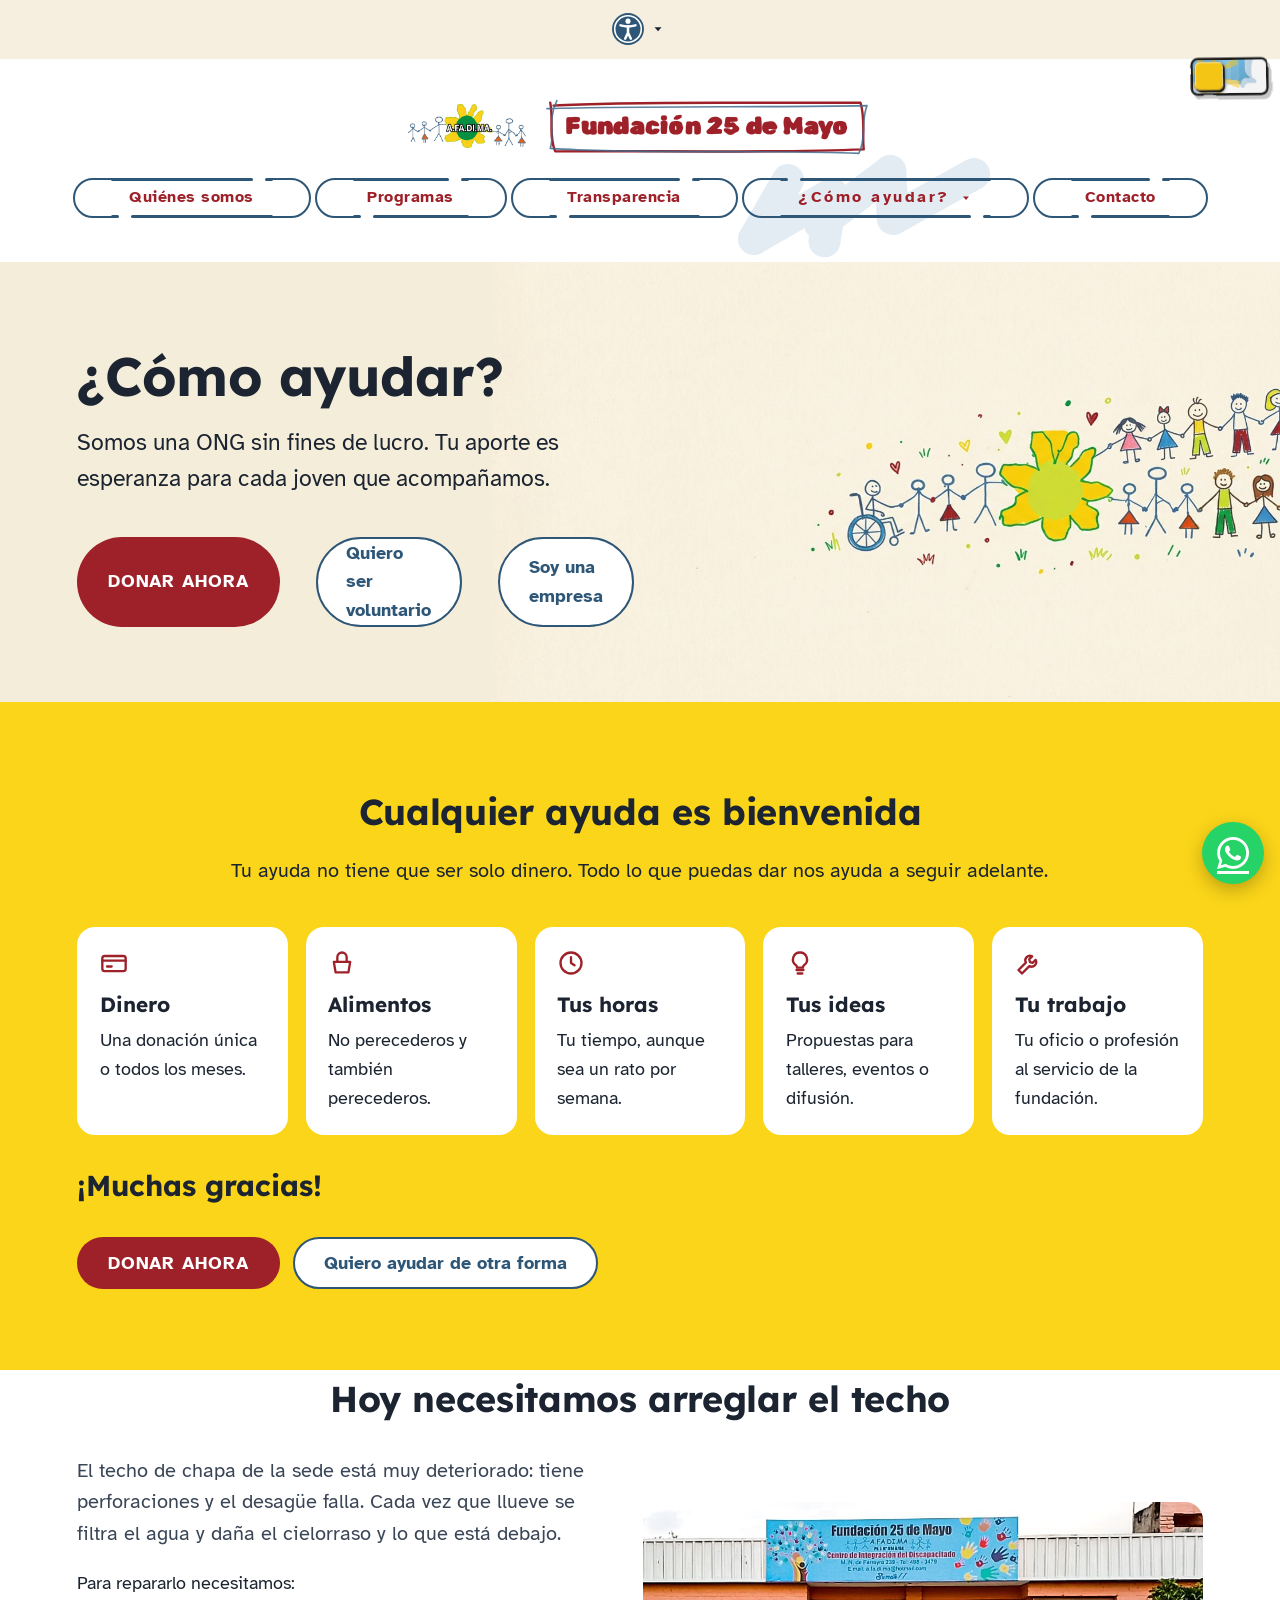
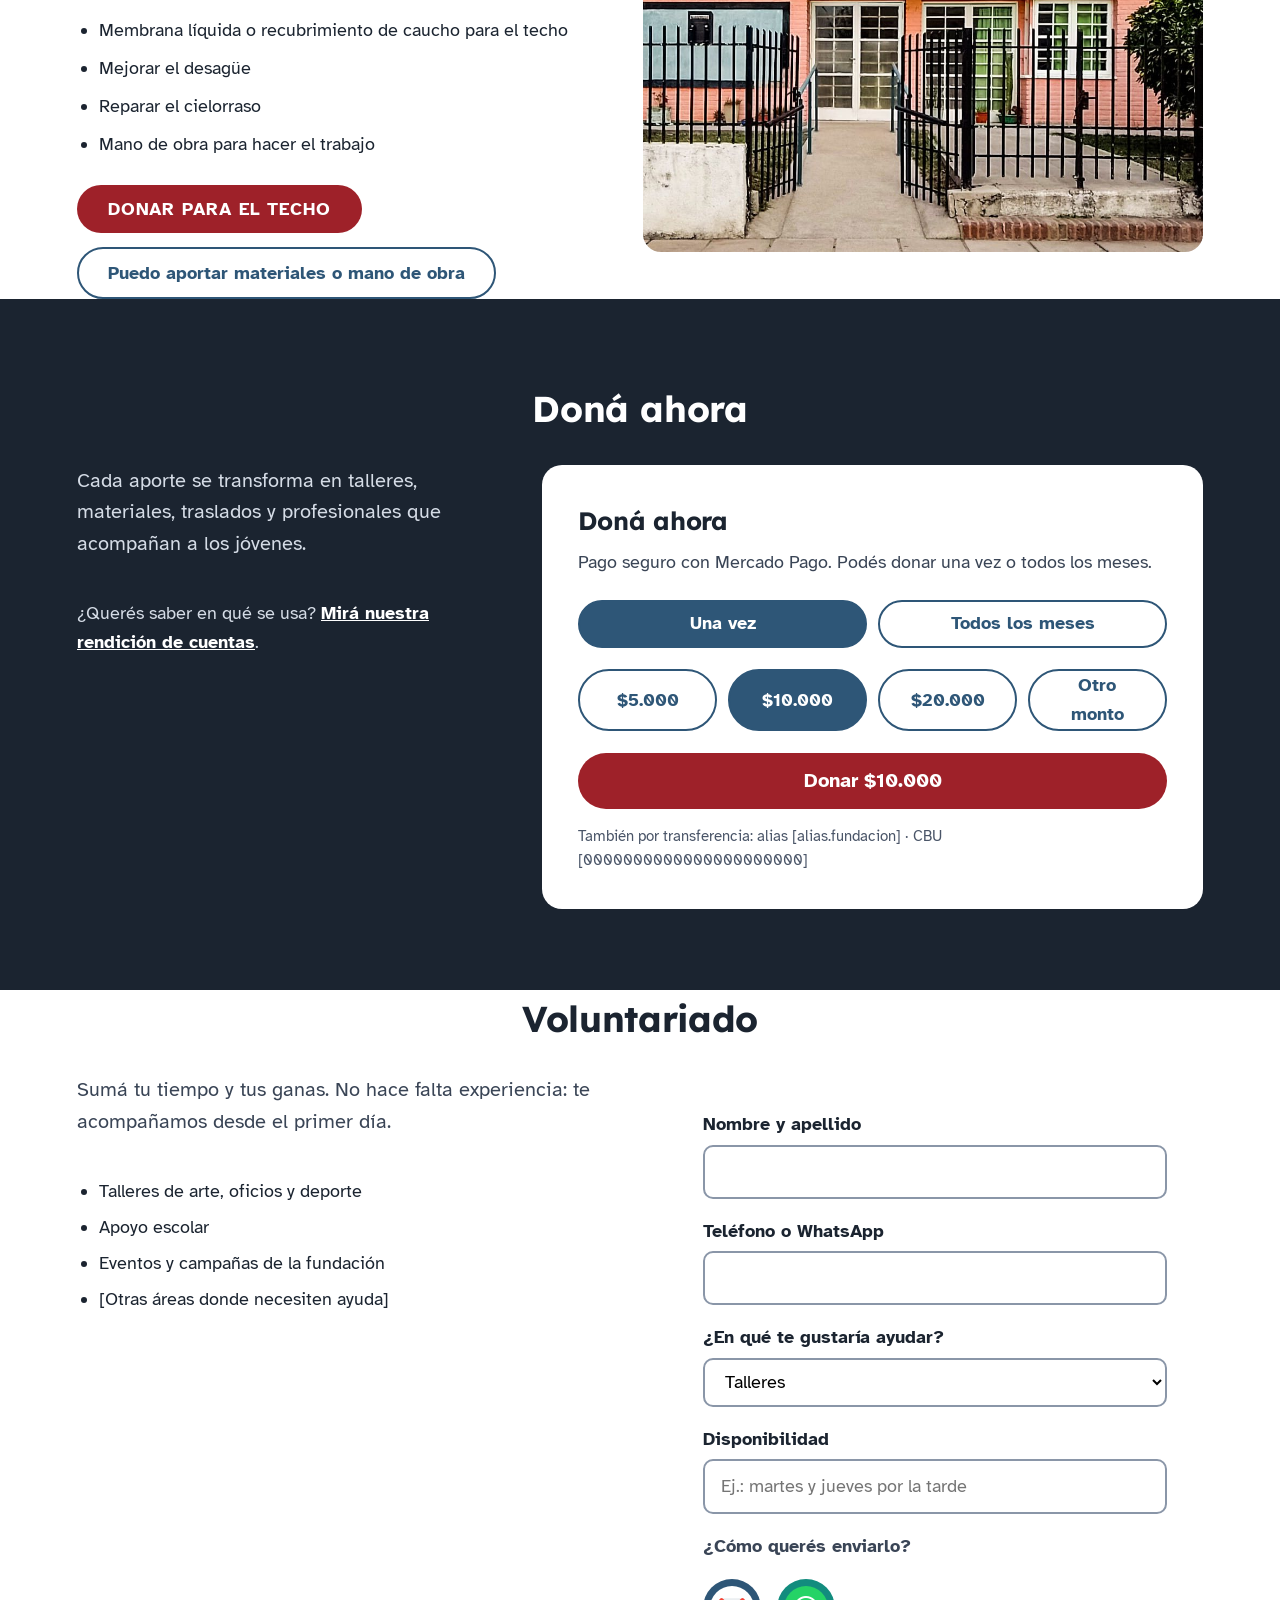
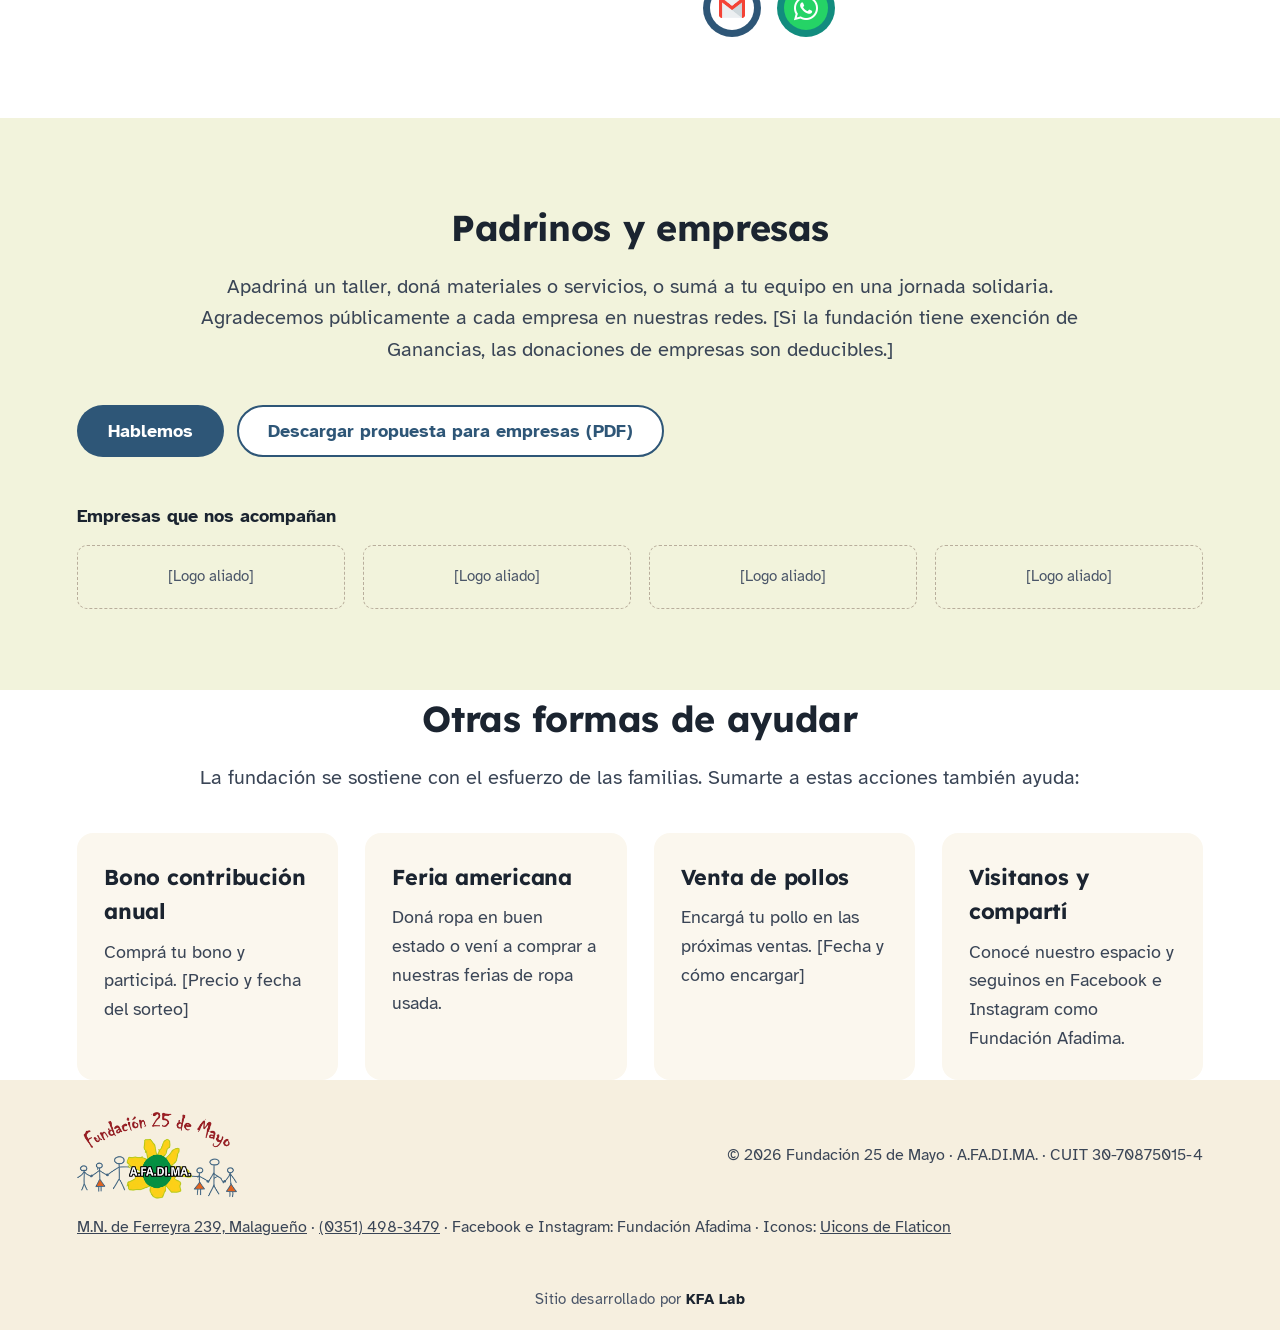
==== sumate.html @ 1a9c88d8 "Add files via upload" ====
<!doctype html>
<html lang="es">
<head>
<meta charset="utf-8">
<meta name="viewport" content="width=device-width, initial-scale=1">
<title>¿Cómo ayudar? — Fundación 25 de Mayo</title>
<meta name="description" content="Fundación sin fines de lucro que acompaña a jóvenes con discapacidad. Doná, sumate como voluntario o inscribite.">
<link rel="preconnect" href="https://fonts.googleapis.com">
<link href="https://fonts.googleapis.com/css2?family=Atkinson+Hyperlegible:wght@400;700&family=Lexend:wght@500;700&family=Rubik+Spray+Paint&display=swap" rel="stylesheet">
<link rel="stylesheet" href="styles.css">
<link rel="stylesheet" href="theme-switch.css">
<script>try{var t=localStorage.getItem("tema");if(t==="oscuro"||(!t&&matchMedia("(prefers-color-scheme: dark)").matches))document.documentElement.classList.add("noche")}catch(e){}</script>
</head>
<body>
<div class="loader" id="loader" role="status" aria-live="polite" aria-label="Cargando">
  <div class="progress" aria-hidden="true"><span class="inner"></span><span class="inner"></span><span class="inner"></span><span class="inner"></span><span class="inner"></span></div>
  <p class="loader-txt">Cargando…</p>
</div>
<noscript><style>.loader{display:none}</style></noscript>
<script>(function(){var l=document.getElementById('loader');function hide(){if(l)l.classList.add('loader-off')}window.addEventListener('load',hide);setTimeout(hide,6000);window.addEventListener('pageshow',function(e){if(e.persisted)hide()})})();</script>
<svg width="0" height="0" style="position:absolute" aria-hidden="true" focusable="false">
  <filter id="sketchy"><feTurbulence type="fractalNoise" baseFrequency="0.03" numOctaves="2" seed="3"/><feDisplacementMap in="SourceGraphic" scale="2.5"/></filter>
  <filter id="sketchy-sm"><feTurbulence type="fractalNoise" baseFrequency="0.05" numOctaves="2" seed="7"/><feDisplacementMap in="SourceGraphic" scale="1.5"/></filter>
</svg>
<label class="theme-switch" title="Modo nocturno">
  <input type="checkbox" class="theme-switch__checkbox" id="themeToggle" role="switch" aria-label="Modo nocturno">
  <div class="theme-switch__container" aria-hidden="true">
    <div class="theme-switch__clouds"></div>
    <div class="theme-switch__stars-container">
      <svg viewBox="0 0 144 55" fill="currentColor"><path d="M14 6l2 6 6 2-6 2-2 6-2-6-6-2 6-2zM44 30l1.5 4.5 4.5 1.5-4.5 1.5L44 42l-1.5-4.5L38 36l4.5-1.5zM72 8l1.2 3.6 3.6 1.2-3.6 1.2L72 17.6l-1.2-3.6-3.6-1.2 3.6-1.2zM100 34l2 6 6 2-6 2-2 6-2-6-6-2 6-2zM128 10l1.5 4.5 4.5 1.5-4.5 1.5-1.5 4.5-1.5-4.5-4.5-1.5 4.5-1.5zM26 44l1 3 3 1-3 1-1 3-1-3-3-1 3-1z"/></svg>
    </div>
    <div class="theme-switch__stars-cluster"><span class="star"></span><span class="star"></span><span class="star"></span><span class="star"></span><span class="star"></span></div>
    <div class="theme-switch__shooting-star"></div><div class="theme-switch__shooting-star-2"></div><div class="theme-switch__meteor"></div>
    <div class="theme-switch__aurora"></div>
    <div class="theme-switch__comets"><span class="comet"></span><span class="comet"></span></div>
    <div class="theme-switch__circle-container">
      <div class="theme-switch__sun-moon-container">
        <div class="theme-switch__moon"><div class="theme-switch__spot"></div><div class="theme-switch__spot"></div><div class="theme-switch__spot"></div></div>
      </div>
    </div>
  </div>
</label>


<svg width="0" height="0" style="position:absolute" aria-hidden="true" focusable="false">
  <filter id="cb-prot" color-interpolation-filters="sRGB"><feColorMatrix type="matrix" values="1 0 0 0 0  0.479 0.477 0.044 0 0  0.597 -0.689 1.091 0 0  0 0 0 1 0"/></filter>
  <filter id="cb-deut" color-interpolation-filters="sRGB"><feColorMatrix type="matrix" values="1.437 -0.631 0.195 0 0  0 1 0 0 0  -0.184 0.186 0.998 0 0  0 0 0 1 0"/></filter>
  <filter id="cb-trit" color-interpolation-filters="sRGB"><feColorMatrix type="matrix" values="0.741 -0.407 0.666 0 0  0.075 0.585 0.340 0 0  0 0 1 0 0  0 0 0 1 0"/></filter>
</svg>

<p id="anuncio" class="sr" aria-live="polite"></p>

<div class="topbar">
    <div class="a11y-nav">
      <button id="a11yToggle" class="a11y-open" aria-expanded="false" aria-controls="a11yPanel" title="Opciones de accesibilidad">
        <svg aria-hidden="true" width="34" height="34" viewBox="0 0 32 32"><circle cx="16" cy="16" r="15" fill="#2E5677"/><circle cx="16" cy="16" r="12.5" fill="none" stroke="#fff" stroke-width="1.5"/><circle cx="16" cy="8.6" r="2.4" fill="#fff"/><path d="M9 12.6c2.4.7 4.7 1 7 1s4.6-.3 7-1" fill="none" stroke="#fff" stroke-width="2.4" stroke-linecap="round"/><path d="M16 13.6v6M16 19.6l-2.6 5.4M16 19.6l2.6 5.4" fill="none" stroke="#fff" stroke-width="2.4" stroke-linecap="round" stroke-linejoin="round"/></svg>
        <span class="sr">Opciones de accesibilidad</span>
        <svg class="chev" aria-hidden="true" width="14" height="14" viewBox="0 0 24 24" fill="currentColor"><path d="M6 9l6 7 6-7z"/></svg>
      </button>
      <div id="a11yPanel" class="mega-panel" inert>
        <div class="mm">
          <div class="mm-col" role="group" aria-labelledby="g-audio">
            <h3 id="g-audio"><svg aria-hidden="true" width="22" height="22" viewBox="0 0 24 24" fill="none" stroke="currentColor" stroke-width="2" stroke-linecap="round" stroke-linejoin="round"><path d="M11 5L6 9H3v6h3l5 4V5zM15.5 8.5a5 5 0 0 1 0 7M18.5 5.5a9 9 0 0 1 0 13"/></svg>Audio</h3>
            <p>Lee la presentación y después lo que señales con el mouse.</p>
            <div class="mm-row">
              <button id="readAll" aria-pressed="false">Activar lectura por voz</button>
              <label class="voice-pick" hidden>Voz <select id="voiceSel"></select></label>
              <button id="a11yClose">Cerrar menú</button>
            </div>
          </div>
          <div class="mm-col mm-feature">
            <svg aria-hidden="true" width="48" height="48" viewBox="0 0 32 32"><circle cx="16" cy="16" r="15" fill="#fff"/><circle cx="16" cy="16" r="12.5" fill="none" stroke="#2E5677" stroke-width="1.5"/><circle cx="16" cy="8.6" r="2.4" fill="#2E5677"/><path d="M9 12.6c2.4.7 4.7 1 7 1s4.6-.3 7-1" fill="none" stroke="#2E5677" stroke-width="2.4" stroke-linecap="round"/><path d="M16 13.6v6M16 19.6l-2.6 5.4M16 19.6l2.6 5.4" fill="none" stroke="#2E5677" stroke-width="2.4" stroke-linecap="round" stroke-linejoin="round"/></svg>
            <h3>Navegá a tu manera</h3>
            <p>Ajustá la letra, los colores y el audio. Tus elecciones quedan guardadas para la próxima visita.</p>
            <button id="a11yReset">Restablecer todo</button>
          </div>
          <div class="mm-col" role="group" aria-labelledby="g-letra">
            <h3 id="g-letra"><svg aria-hidden="true" width="22" height="22" viewBox="0 0 24 24" fill="none" stroke="currentColor" stroke-width="2" stroke-linecap="round" stroke-linejoin="round"><path d="M4 20l5-14 5 14M6 15h6M15 20l3-8 3 8M16 18h4"/></svg>Tamaño de letra</h3>
            <p>Agrandá o achicá todo el texto.</p>
            <div class="mm-row">
              <button data-fs="-2" aria-label="Achicar letra">A−</button>
              <button data-fs="0" aria-label="Letra normal">A</button>
              <button data-fs="2" aria-label="Agrandar letra">A+</button>
            </div>
          </div>
          <div class="mm-col" role="group" aria-labelledby="g-ver">
            <h3 id="g-ver"><svg aria-hidden="true" width="22" height="22" viewBox="0 0 24 24" fill="none" stroke="currentColor" stroke-width="2" stroke-linecap="round" stroke-linejoin="round"><path d="M2 12s3.6-7 10-7 10 7 10 7-3.6 7-10 7S2 12 2 12z"/><circle cx="12" cy="12" r="3"/></svg>Lectura</h3>
            <p>Más contraste y espacio para leer cómodo.</p>
            <div class="mm-row">
              <button data-toggle="hc" aria-pressed="false">Alto contraste</button>
              <button data-toggle="ul" aria-pressed="false">Subrayar enlaces</button>
              <button data-toggle="sp" aria-pressed="false">Más espacio</button>
            </div>
          </div>
          <div class="mm-col" role="group" aria-labelledby="g-color">
            <h3 id="g-color"><svg aria-hidden="true" width="22" height="22" viewBox="0 0 24 24" fill="none" stroke="currentColor" stroke-width="2" stroke-linecap="round" stroke-linejoin="round"><circle cx="12" cy="12" r="9"/><path d="M12 3v18M12 3a9 9 0 0 1 0 18"/></svg>Daltonismo</h3>
            <p>Corrige los colores según cada tipo.</p>
            <div class="mm-row" id="colorModes">
              <button data-color="" aria-pressed="true">Normal</button>
              <button data-color="prot" aria-pressed="false">Protanopia <small>(rojo)</small></button>
              <button data-color="deut" aria-pressed="false">Deuteranopia <small>(verde)</small></button>
              <button data-color="trit" aria-pressed="false">Tritanopia <small>(azul)</small></button>
              <button data-color="gray" aria-pressed="false">Grises</button>
            </div>
          </div>
        </div>
      </div>
    </div>
</div>
<a class="skip" href="#contenido">Saltar al contenido</a>
<header><div class="wrap">
  <a class="brand" href="index.html" style="color:inherit;text-decoration:none"><img class="logo-img" src="img/logo-mark.png" alt="" width="118" height="44"><span class="brand-name">Fundación 25 de Mayo<span class="sr"> A.FA.DI.MA.</span></span></a>
  <button class="burger" type="button" aria-expanded="false" aria-controls="mainNav" aria-label="Abrir menú"><span></span><span></span><span></span></button>
  <nav aria-label="Principal" id="mainNav">
    <a class="nl" href="index.html#nosotros">Quiénes somos</a><a class="nl" href="index.html#programas">Programas</a><a class="nl" href="index.html#transparencia">Transparencia</a><div class="mega-item">
      <a class="nl" id="ayudarToggle" href="sumate.html" aria-current="page" aria-expanded="false" aria-controls="ayudarPanel">¿Cómo ayudar?<svg class="chev" aria-hidden="true" width="12" height="12" viewBox="0 0 24 24" fill="currentColor"><path d="M6 9l6 7 6-7z"/></svg></a>
      <div id="ayudarPanel" class="mega-panel" inert>
        <div class="mm">
          <div class="mm-col mm-feature warm">
            <div class="mm-heart"><svg aria-hidden="true" width="26" height="26" viewBox="0 0 24 24" fill="none" stroke="currentColor" stroke-width="2" stroke-linecap="round" stroke-linejoin="round"><path d="M20.8 4.6a5.5 5.5 0 0 0-7.8 0L12 5.7l-1-1.1a5.5 5.5 0 0 0-7.8 7.8l1 1.1L12 21l7.8-7.5 1-1.1a5.5 5.5 0 0 0 0-7.8z"/></svg></div>
            <h3>Somos una ONG sin fines de lucro</h3>
            <p>Tu aporte es esperanza. Cualquier ayuda es bienvenida: dinero, alimentos, tus horas, tus ideas o tu trabajo.</p>
            <a class="mm-link" href="#donar">Donar ahora</a>
          </div>
          <div class="mm-col">
            <h3><svg aria-hidden="true" width="22" height="22" viewBox="0 0 24 24" fill="none" stroke="currentColor" stroke-width="2" stroke-linecap="round" stroke-linejoin="round"><rect x="2" y="6" width="20" height="13" rx="2"/><path d="M2 10h20M6 15h4"/></svg>Doná una vez</h3>
            <p>Un aporte puntual por Mercado Pago o transferencia.</p>
            <div class="mm-row"><a class="mm-link" href="#donar">Quiero donar</a></div>
          </div>
          <div class="mm-col">
            <h3><svg aria-hidden="true" width="22" height="22" viewBox="0 0 24 24" fill="none" stroke="currentColor" stroke-width="2" stroke-linecap="round" stroke-linejoin="round"><path d="M21 12a9 9 0 1 1-3-6.7L21 8"/><path d="M21 3v5h-5"/></svg>Doná todos los meses</h3>
            <p>Con un aporte mensual sostenés los talleres todo el año.</p>
            <div class="mm-row"><a class="mm-link" href="#donar">Ser socio</a></div>
          </div>
          <div class="mm-col">
            <h3><svg aria-hidden="true" width="22" height="22" viewBox="0 0 24 24" fill="none" stroke="currentColor" stroke-width="2" stroke-linecap="round" stroke-linejoin="round"><circle cx="9" cy="7" r="3.5"/><path d="M2.5 20a6.5 6.5 0 0 1 13 0M17 11l2 2 3.5-4"/></svg>Voluntariado</h3>
            <p>Sumá tu tiempo en talleres, eventos o apoyo escolar.</p>
            <div class="mm-row"><a class="mm-link" href="#voluntariado">Quiero ser voluntario</a></div>
          </div>
          <div class="mm-col">
            <h3><svg aria-hidden="true" width="22" height="22" viewBox="0 0 24 24" fill="none" stroke="currentColor" stroke-width="2" stroke-linecap="round" stroke-linejoin="round"><rect x="3" y="7" width="18" height="13" rx="2"/><path d="M8 7V5a2 2 0 0 1 2-2h4a2 2 0 0 1 2 2v2M3 13h18"/></svg>Padrinos y empresas</h3>
            <p>Apadriná un programa o sumá a tu empresa como aliada.</p>
            <div class="mm-row"><a class="mm-link" href="#empresas">Hablemos</a></div>
          </div>
        </div>
      </div>
    </div><a class="nl" href="index.html#contacto">Contacto</a>
  </nav>
</div></header>
<div class="scrim" id="scrim" aria-hidden="true"></div>

<main id="contenido">
<section class="page-hero" style="padding:0"><div class="wrap"><div class="hero-text">
  <h1>¿Cómo ayudar?</h1>
  <p class="lead">Somos una ONG sin fines de lucro. Tu aporte es esperanza para cada joven que acompañamos.</p>
  <div class="jump">
    <a class="btn btn-o donar-cta" href="#donar">Donar ahora</a>
    <a class="btn btn-b" href="#voluntariado">Quiero ser voluntario</a>
    <a class="btn btn-b" href="#empresas">Soy una empresa</a>
  </div>
  </div>
  <img class="hero-img" src="img/sumate.jpg" alt="Dibujo de una ronda de chicos y chicas de la mano junto a una flor amarilla." width="1375" height="768">
</div></section>

<section id="toda-ayuda" class="welcome"><div class="wrap">
  <h2>Cualquier ayuda es bienvenida</h2>
  <p class="lead">Tu ayuda no tiene que ser solo dinero. Todo lo que puedas dar nos ayuda a seguir adelante.</p>
  <ul class="help-list">
    <li><svg aria-hidden="true" width="28" height="28" viewBox="0 0 24 24" fill="none" stroke="currentColor" stroke-width="2" stroke-linecap="round" stroke-linejoin="round"><rect x="2" y="6" width="20" height="13" rx="2"/><path d="M2 10h20M6 15h4"/></svg><b>Dinero</b><span>Una donación única o todos los meses.</span></li>
    <li><svg aria-hidden="true" width="28" height="28" viewBox="0 0 24 24" fill="none" stroke="currentColor" stroke-width="2" stroke-linecap="round" stroke-linejoin="round"><path d="M5 11h14l-1.5 9h-11z"/><path d="M8 11V7a4 4 0 0 1 8 0v4"/></svg><b>Alimentos</b><span>No perecederos y también perecederos.</span></li>
    <li><svg aria-hidden="true" width="28" height="28" viewBox="0 0 24 24" fill="none" stroke="currentColor" stroke-width="2" stroke-linecap="round" stroke-linejoin="round"><circle cx="12" cy="12" r="9"/><path d="M12 7v5l3 2"/></svg><b>Tus horas</b><span>Tu tiempo, aunque sea un rato por semana.</span></li>
    <li><svg aria-hidden="true" width="28" height="28" viewBox="0 0 24 24" fill="none" stroke="currentColor" stroke-width="2" stroke-linecap="round" stroke-linejoin="round"><path d="M9 18h6M10 21h4"/><path d="M12 3a6 6 0 0 0-3.5 10.9c.6.5 1 1.2 1 2.1h5c0-.9.4-1.6 1-2.1A6 6 0 0 0 12 3z"/></svg><b>Tus ideas</b><span>Propuestas para talleres, eventos o difusión.</span></li>
    <li><svg aria-hidden="true" width="28" height="28" viewBox="0 0 24 24" fill="none" stroke="currentColor" stroke-width="2" stroke-linecap="round" stroke-linejoin="round"><path d="M14.7 6.3a4 4 0 0 0-5.4 5.4L3 18l3 3 6.3-6.3a4 4 0 0 0 5.4-5.4l-2.5 2.5-2.4-.6-.6-2.4z"/></svg><b>Tu trabajo</b><span>Tu oficio o profesión al servicio de la fundación.</span></li>
  </ul>
  <p class="thanks">¡Muchas gracias!</p>
  <div class="jump"><a class="btn btn-o donar-cta" href="#donar">Donar ahora</a><a class="btn btn-b" href="index.html#contacto">Quiero ayudar de otra forma</a></div>
</div></section>

<section id="techo" class="wrap">
  <h2>Hoy necesitamos arreglar el techo</h2>
  <div class="row" style="gap:2.5em;align-items:center">
  <div>
    <p class="lead" style="margin-bottom:1em">El techo de chapa de la sede está muy deteriorado: tiene perforaciones y el desagüe falla. Cada vez que llueve se filtra el agua y daña el cielorraso y lo que está debajo.</p>
    <p>Para repararlo necesitamos:</p>
    <ul class="uses">
      <li>Membrana líquida o recubrimiento de caucho para el techo</li>
      <li>Mejorar el desagüe</li>
      <li>Reparar el cielorraso</li>
      <li>Mano de obra para hacer el trabajo</li>
    </ul>
    <div class="jump" style="margin-top:1.5em">
      <a class="btn btn-o donar-cta" href="#donar">Donar para el techo</a>
      <a class="btn btn-b" href="index.html#contacto">Puedo aportar materiales o mano de obra</a>
    </div>
  </div>
  <figure style="margin:0;flex-basis:420px">
    <img class="photo" src="img/sede.jpg" alt="Frente de la sede de la Fundación 25 de Mayo, con techo de chapa." loading="lazy" width="1162" height="647">
  </figure>
  </div>
</section>

<section id="donar" class="dark"><div class="wrap">
  <h2>Doná ahora</h2>
  <div class="row" style="gap:2.5em;align-items:flex-start">
  <div style="flex:1 1 300px">
    <p class="lead">Cada aporte se transforma en talleres, materiales, traslados y profesionales que acompañan a los jóvenes.</p>
    <p style="color:#D5DCE6">¿Querés saber en qué se usa? <a href="index.html#transparencia" style="color:#fff;font-weight:700">Mirá nuestra rendición de cuentas</a>.</p>
  </div>
  <div class="donate">
      <h3 style="margin:0 0 .3em;font-size:1.4rem">Doná ahora</h3>
      <p style="margin:0 0 1.25em;color:var(--soft)">Pago seguro con Mercado Pago. Podés donar una vez o todos los meses.</p>
      <div class="pills" role="group" aria-label="Frecuencia" id="freq">
        <button class="pill" aria-pressed="true" data-v="">Una vez</button>
        <button class="pill" aria-pressed="false" data-v=" por mes">Todos los meses</button>
      </div>
      <div class="pills" role="group" aria-label="Monto" id="amt">
        <button class="pill" aria-pressed="false" data-v="$5.000">$5.000</button>
        <button class="pill" aria-pressed="true" data-v="$10.000">$10.000</button>
        <button class="pill" aria-pressed="false" data-v="$20.000">$20.000</button>
        <button class="pill" aria-pressed="false" data-v="">Otro monto</button>
      </div>
      <a class="btn btn-o" id="donar-btn" href="#" aria-live="polite" style="display:flex;min-height:56px;font-size:1.1rem">Donar $10.000</a>
      <p style="margin:1em 0 0;font-size:.85rem;color:var(--mute)">También por transferencia: alias [alias.fundacion] · CBU [0000000000000000000000]</p>
    </div>
  </div>
</div></section>

<section id="voluntariado" class="wrap">
  <h2>Voluntariado</h2>
  <div class="row" style="gap:3em">
  <div>
    <p class="lead">Sumá tu tiempo y tus ganas. No hace falta experiencia: te acompañamos desde el primer día.</p>
    <ul style="margin:0;padding-left:1.2em;display:grid;gap:.4em">
      <li>Talleres de arte, oficios y deporte</li>
      <li>Apoyo escolar</li>
      <li>Eventos y campañas de la fundación</li>
      <li>[Otras áreas donde necesiten ayuda]</li>
    </ul>
  </div>
  <div class="form-card box">
    <form class="send-form" action="https://formsubmit.co/a.fa.di.ma@hotmail.com" method="POST" data-kind="voluntario"><input type="hidden" name="_subject" value="Nuevo voluntario desde la web"><input type="hidden" name="_template" value="table"><input type="hidden" name="_captcha" value="false"><input type="text" name="_honey" class="hp" tabindex="-1" autocomplete="off" aria-hidden="true">
      <div><label for="v-nombre">Nombre y apellido</label><input id="v-nombre" name="Nombre" type="text" autocomplete="name" required></div>
      <div><label for="v-tel">Teléfono o WhatsApp</label><input id="v-tel" name="Telefono" type="tel" autocomplete="tel" required></div>
      <div><label for="v-area">¿En qué te gustaría ayudar?</label><select id="v-area" name="Quiere ayudar en"><option>Talleres</option><option>Apoyo escolar</option><option>Eventos y campañas</option><option>Donde haga falta</option></select></div>
      <div><label for="v-disp">Disponibilidad</label><input id="v-disp" name="Disponibilidad" type="text" placeholder="Ej.: martes y jueves por la tarde"></div>
      <p class="send-how">¿Cómo querés enviarlo?</p>
      <div class="send-btns">
        <button class="send-btn send-email" type="submit" data-via="email"><span class="send-ico"><img src="img/icon-email.png" alt="" width="26" height="26"></span><span class="send-lbl">Enviar por email</span></button>
        <button class="send-btn send-wa" type="submit" data-via="whatsapp"><span class="send-ico"><i class="fi fi-brands-whatsapp" aria-hidden="true"></i></span><span class="send-lbl">Enviar por WhatsApp</span></button>
      </div>
      <p class="form-status" role="status" aria-live="polite"></p>
    </form>
  </div>
  </div>
</section>

<section id="empresas" style="background:var(--sand)"><div class="wrap">
  <h2>Padrinos y empresas</h2>
  <p class="lead">Apadriná un taller, doná materiales o servicios, o sumá a tu equipo en una jornada solidaria. Agradecemos públicamente a cada empresa en nuestras redes. [Si la fundación tiene exención de Ganancias, las donaciones de empresas son deducibles.]</p>
  <div class="jump" style="margin-bottom:2.5em">
    <a class="btn btn-blue" href="index.html#contacto">Hablemos</a>
    <a class="btn btn-b" href="#">Descargar propuesta para empresas (PDF)</a>
  </div>
  <p style="font-weight:700;margin:0 0 .75em">Empresas que nos acompañan</p>
  <div class="allies allies-light"><div>[Logo aliado]</div><div>[Logo aliado]</div><div>[Logo aliado]</div><div>[Logo aliado]</div></div>
</div></section>

<section id="otras" class="wrap">
  <h2>Otras formas de ayudar</h2>
  <p class="lead">La fundación se sostiene con el esfuerzo de las familias. Sumarte a estas acciones también ayuda:</p>
  <div class="grid">
    <div class="box"><h3>Bono contribución anual</h3><p>Comprá tu bono y participá. [Precio y fecha del sorteo]</p></div>
    <div class="box"><h3>Feria americana</h3><p>Doná ropa en buen estado o vení a comprar a nuestras ferias de ropa usada.</p></div>
    <div class="box"><h3>Venta de pollos</h3><p>Encargá tu pollo en las próximas ventas. [Fecha y cómo encargar]</p></div>
    <div class="box"><h3>Visitanos y compartí</h3><p>Conocé nuestro espacio y seguinos en Facebook e Instagram como Fundación Afadima.</p></div>
  </div>
</section>
</main>

<footer><div class="wrap"><img class="foot-logo" src="img/logo.png" alt="Logo de la Fundación 25 de Mayo, A.FA.DI.MA." width="200" height="109"><span>© 2026 Fundación 25 de Mayo · A.FA.DI.MA. · CUIT 30-70875015-4</span><span><a href="https://maps.app.goo.gl/e1VHPkn7VmK34Kgk8" target="_blank" rel="noopener">M.N. de Ferreyra 239, Malagueño</a> · <a href="tel:+543514983479">(0351) 498-3479</a> · Facebook e Instagram: Fundación Afadima · Iconos: <a href="https://www.flaticon.com/uicons" target="_blank" rel="noopener">Uicons de Flaticon</a></span></div><p class="credit">Sitio desarrollado por <b>KFA Lab</b></p></footer>

<a class="float" href="https://wa.me/5493515901524?text=%C2%A1Hola%21%20Les%20escribo%20desde%20la%20p%C3%A1gina%20web%20de%20la%20Fundaci%C3%B3n%2025%20de%20Mayo." target="_blank" rel="noopener" aria-label="Escribir por WhatsApp"><i class="fi fi-brands-whatsapp" aria-hidden="true"></i></a>

<script src="app.js"></script>
</body>
</html>
---- styles.css ----
:root{--yellow:#FBD519;--lime:#C7D637;--ease-out:cubic-bezier(0.23,1,0.32,1);--ease-soft:cubic-bezier(0.32,0.72,0,1);--ink:#1B2430;--soft:#3A4556;--mute:#4A5568;--blue:#2E5677;--orange:#9E2129;--green:#0B7A3A;--tint:#F6EFDF;--card:#FBF7EE;--sand:#F2F3DC}
*{box-sizing:border-box}
html{font-size:18px;scroll-behavior:smooth}
body{margin:0;font-family:'Atkinson Hyperlegible',sans-serif;line-height:1.6;color:var(--ink);background:#fff}
h1,h2,h3{font-family:'Lexend',sans-serif;letter-spacing:-.01em}
a{color:var(--blue)}a:hover{color:#1F3D57}
:focus-visible{outline:3px solid var(--orange);outline-offset:3px}
.wrap{max-width:1180px;margin:0 auto;padding:0 1.5rem}
.skip{position:absolute;left:-999px;top:0;padding:.5em 1em;background:var(--ink);color:#fff}
.skip:focus{left:0;z-index:10}
header{background:#fff}
header .wrap{display:flex;flex-wrap:wrap;gap:1em 2em;align-items:center;justify-content:space-between;padding-block:1em}
.brand{display:flex;gap:.75em;align-items:center;font-family:'Lexend',sans-serif;font-weight:700;font-size:1.15rem}
.logo{width:52px;height:52px;border-radius:50%;border:2px dashed #8A96A8;display:flex;align-items:center;justify-content:center;font-size:.7rem;color:var(--mute)}
nav{display:flex;flex-wrap:wrap;gap:.5em 1.4em;font-weight:700}
nav a{text-decoration:none}
.btn{display:inline-flex;align-items:center;justify-content:center;min-height:52px;padding:0 1.6em;border-radius:999px;font-weight:700;text-decoration:none;border:2px solid transparent;font:inherit;font-weight:700;cursor:pointer}
.btn-o{background:var(--orange);color:#fff}.btn-o:hover{color:#fff;background:#7C1820}
.btn-b{background:#fff;color:var(--blue);border-color:var(--blue)}
.btn-blue{background:var(--blue);color:#fff}
.ph{background:var(--tint);border:2px dashed #9AA6B8;display:flex;align-items:center;justify-content:center;text-align:center;color:var(--mute);padding:1em}
section{padding-block:4.5em}
h2{font-size:2rem;margin:0 0 .4em}
.lead{font-size:1.1rem;color:var(--soft);max-width:46em;margin:0 0 2em}
.grid{display:grid;gap:1.5em;grid-template-columns:repeat(auto-fit,minmax(240px,1fr))}
.row{display:flex;flex-wrap:wrap;gap:3em}
.row>*{flex:1 1 380px;min-width:0}
.hero{align-items:center;padding-bottom:6.5em}
@media (max-width:600px){.hero{padding-bottom:4.5em}}
.hero h1{font-size:2.6rem;line-height:1.15;margin:0 0 .5em}
.stats{background:var(--blue);color:#fff;padding-block:2.5em;text-align:center}
.stats b{display:block;font-family:'Lexend',sans-serif;font-size:2.4rem}
.box{background:var(--card);border-radius:16px;padding:1.5em}
.box h3{margin:0 0 .4em;font-size:1.2rem}.box p{margin:0;color:var(--soft)}
.person{text-align:center}.person .ph{width:128px;height:128px;border-radius:50%;margin:0 auto .75em;font-size:.8rem}
.bar{display:flex;justify-content:space-between;font-weight:700}
.track{height:12px;background:#E3E7EE;border-radius:6px;overflow:hidden;margin-bottom:1em}
.track span{display:block;height:100%;background:var(--blue)}
dl{display:grid;grid-template-columns:auto 1fr;gap:.6em 1.2em;margin:0}dt{font-weight:700}dd{margin:0}
.dark{background:var(--ink);color:#fff}.dark .lead{color:#D5DCE6}
.donate{flex:2 1 420px!important;background:#fff;color:var(--ink);border-radius:20px;padding:2em}
.pills{display:grid;gap:.6em;grid-template-columns:repeat(auto-fit,minmax(110px,1fr));margin-bottom:1.2em}
.pill{min-height:48px;padding:0 1.1em;border-radius:999px;transition:transform 160ms var(--ease-out),background-color 150ms ease,color 150ms ease;font:inherit;font-weight:700;cursor:pointer;border:2px solid var(--blue);background:#fff;color:var(--blue)}
.pill[aria-pressed=true]{background:var(--blue);color:#fff}
.side{flex:1 1 260px!important;display:flex;flex-direction:column;gap:1.5em}
.side>div{background:#2A3647;border-radius:20px;padding:1.75em}.side p{color:#D5DCE6}.side a{color:#fff;font-weight:700}
.allies{display:grid;gap:1em;grid-template-columns:repeat(auto-fit,minmax(140px,1fr))}
.allies div{height:64px;border:1px dashed #5B6B82;border-radius:10px;display:flex;align-items:center;justify-content:center;color:#B8C2D0;font-size:.85rem}
form{display:flex;flex-direction:column;gap:1em}
label{font-weight:700;display:block;margin-bottom:.3em}
input,select,textarea{width:100%;min-height:48px;padding:.6em .9em;border:2px solid #8A96A8;border-radius:10px;font:inherit;background:#fff}
.wa{display:flex;align-items:center;justify-content:center;gap:.6em;min-height:60px;background:var(--green);color:#fff;border-radius:16px;font-weight:700;font-size:1.1rem;text-decoration:none}
.wa:hover{color:#fff}
footer{background:var(--tint)}
footer .wrap{display:flex;flex-wrap:wrap;gap:1em 2em;justify-content:space-between;padding-block:2em;font-size:.9rem;color:var(--soft)}
.float{position:fixed;right:16px;bottom:16px;width:60px;height:60px;border-radius:50%;background:var(--green);color:#fff;display:flex;align-items:center;justify-content:center;box-shadow:0 6px 18px rgba(0,0,0,.25); /* taste-skill-ignore: botón flotante */ transition:transform 160ms var(--ease-out)}
html.cb-gray{filter:grayscale(1)}html.cb-prot{filter:url(#cb-prot)}html.cb-deut{filter:url(#cb-deut)}html.cb-trit{filter:url(#cb-trit)}
.listen{display:inline-flex;align-items:center;gap:.4em;min-height:44px;padding:0 1em;margin:0 0 1em;border:2px solid currentColor;border-radius:999px;background:transparent;color:inherit;font:inherit;font-size:.9rem;font-weight:700;cursor:pointer}
.reading{outline:4px solid var(--orange);outline-offset:6px;border-radius:8px}
.sr{position:absolute;width:1px;height:1px;overflow:hidden;clip:rect(0 0 0 0);white-space:nowrap}
/* Alto contraste */
body.hc{--ink:#000;--soft:#000;--mute:#000;--blue:#0B2E8A;--tint:#fff;--card:#fff;--sand:#fff}
body.hc,body.hc .stats,body.hc .dark,body.hc footer{background:#000!important;color:#fff!important}
body.hc .box,body.hc .donate,body.hc .side>div,body.hc .ph,body.hc header,body.hc .mega-panel,body.hc blockquote{background:#000!important;color:#fff!important;border:2px solid #fff!important}
body.hc p,body.hc .lead,body.hc small,body.hc dd,body.hc dt,body.hc .side p,body.hc .person div{color:#fff!important}
body.hc a,body.hc nav a{color:#FFE14D!important;text-decoration:underline!important}
body.hc .btn,body.hc .pill,body.hc .listen{background:#000!important;color:#FFE14D!important;border:2px solid #FFE14D!important}
body.hc .pill[aria-pressed=true]{background:#FFE14D!important;color:#000!important}
body.hc input,body.hc select,body.hc textarea{background:#000;color:#fff;border-color:#fff}
body.hc .track{background:#444}body.hc .track span{background:#FFE14D}
/* Subrayar enlaces */
body.ul a{text-decoration:underline!important;text-underline-offset:3px}
/* Más espacio entre líneas y letras */
body.sp{line-height:1.9;letter-spacing:.04em;word-spacing:.12em}
@media (prefers-reduced-motion:reduce){html{scroll-behavior:auto}}
.btn,.wa{transition:transform 160ms var(--ease-out),background-color 150ms ease}
.btn:active,.pill:active,.wa:active,.float:active,.mm-row button:active,.mm-feature button:active,.listen:active{transform:scale(.97)}
.hero>*{animation:rise 420ms var(--ease-out) both}.hero>*:nth-child(2){animation-delay:70ms}
@keyframes rise{from{opacity:0;transform:translateY(12px)}}
@media (prefers-reduced-motion:reduce){
  .hero>*{animation:fade 200ms ease both}@keyframes fade{from{opacity:0}}
  .btn:active,.pill:active,.wa:active,.float:active,.mm-row button:active,.mm-feature button:active,.listen:active{transform:none}
}
/* Cabecera con menú de accesibilidad estilo "mega menú" */
header{position:relative;z-index:50;background:#fff}
header .wrap{display:grid;grid-template-columns:1fr auto 1fr;align-items:center;gap:1em 2em;padding-block:.75em}
header .brand{justify-self:start}header .cta{justify-self:end;min-height:44px}
nav{align-items:center}
.a11y-nav{position:static;display:flex}
.a11y-open{display:inline-flex;align-items:center;gap:.35em;min-height:48px;padding:0 .4em 0 .2em;border:0;border-radius:999px;background:transparent;color:var(--ink);font:inherit;font-weight:700;cursor:pointer}
.a11y-open .chev{transition:transform 360ms var(--ease-soft)}
.a11y-open[aria-expanded=true] .chev{transform:rotate(180deg)}
.a11y-open[aria-expanded=true]::after{content:"";position:absolute;left:0;right:0;bottom:-.75em;height:3px;background:var(--blue);border-radius:3px}
.a11y-open{position:relative}
.mega-panel{position:absolute;left:0;right:0;top:100%;background:#fff;box-shadow:0 18px 30px rgba(27,36,48,.14); /* taste-skill-ignore: menú flotante real */
  clip-path:inset(0 0 100% 0);opacity:0;visibility:hidden;pointer-events:none;
  transition:clip-path 280ms var(--ease-soft),opacity 240ms ease,visibility 0s linear 280ms}
.mega-panel.open{clip-path:inset(0 0 -40px 0);opacity:1;visibility:visible;pointer-events:auto;transition:clip-path 480ms var(--ease-soft),opacity 300ms ease,visibility 0s}
.mega-panel.instant,.mega-panel.instant .mm-col{transition-duration:0s!important;transition-delay:0s!important}
.mega-panel::before{content:"";position:absolute;left:0;right:0;top:-16px;height:16px}
.mm{max-width:1180px;margin:0 auto;display:grid;grid-template-columns:260px repeat(auto-fit,minmax(200px,1fr));gap:1.5em 2.25em;padding:1.75em 1.5rem 2em}
.mm-col{opacity:0;transform:translateY(-10px);transition:opacity 180ms ease,transform 220ms var(--ease-soft)}
.mega-panel.open .mm-col{opacity:1;transform:none;transition:opacity 380ms ease 120ms,transform 520ms var(--ease-soft) 120ms}
.mega-panel.open .mm-col:nth-child(2){transition-delay:180ms}.mega-panel.open .mm-col:nth-child(3){transition-delay:230ms}
.mega-panel.open .mm-col:nth-child(4){transition-delay:280ms}.mega-panel.open .mm-col:nth-child(5){transition-delay:330ms}
.mm-feature{background:var(--blue);color:#fff;border-radius:16px;padding:1.4em;display:flex;flex-direction:column;gap:.6em}
.mm-feature h3{margin:0;font-size:1.3rem;line-height:1.2}.mm-col.mm-feature>p{margin:0;color:#FFFFFF;font-size:.95rem;line-height:1.5}
.mm-feature button{align-self:flex-start;margin-top:.4em;min-height:44px;padding:0 1.2em;border:0;border-radius:999px;background:#fff;color:var(--blue);font:inherit;font-weight:700;cursor:pointer}
.mm-col h3{display:flex;align-items:center;gap:.5em;margin:0 0 .25em;font-size:1.05rem}
.mm-col h3 svg{flex:none;color:var(--blue)}
.mm-col>p{margin:0 0 .8em;font-size:.9rem;color:var(--mute)}
.mm-row{display:flex;flex-wrap:wrap;gap:.45em}
.mm-row button{min-width:44px;min-height:44px;padding:0 .9em;border:2px solid var(--blue);background:#fff;color:var(--blue);border-radius:999px;font:inherit;font-size:.92rem;font-weight:700;cursor:pointer;transition:transform 160ms var(--ease-out),background-color 150ms ease,color 150ms ease}
.mm-row button[aria-pressed=true]{background:var(--blue);color:#fff}
.mm-row small{font-weight:400}
.scrim{position:fixed;inset:0;background:rgba(10,14,22,.28);opacity:0;visibility:hidden;transition:opacity 260ms ease,visibility 0s linear 260ms;z-index:40}
.scrim.on{opacity:1;visibility:visible;transition:opacity 420ms ease,visibility 0s}
@media (max-width:900px){
  header .wrap{grid-template-columns:1fr auto}
  header nav{grid-column:1/-1;grid-row:2;justify-content:center}
  .mm{grid-template-columns:1fr;max-height:calc(100vh - 160px);overflow:auto}
}
@media (prefers-reduced-motion:reduce){
  .mega-panel,.mega-panel.open{clip-path:none;transition:opacity 150ms ease,visibility 0s}
  .mega-panel{opacity:0}.mega-panel.open{opacity:1}
  .mm-col,.mega-panel.open .mm-col{transform:none}
}
body.hc .mm-row button,body.hc .mm-feature button{background:#000!important;color:#FFE14D!important;border:2px solid #FFE14D!important}
body.hc .mm-row button[aria-pressed=true]{background:#FFE14D!important;color:#000!important}
body.hc .mm-feature,body.hc .mm-col>p{background:#000!important;color:#fff!important}
body.hc .a11y-open{color:#fff}

/* Programas: tarjetas estilo developer.android.com */
.pgrid{display:grid;grid-template-columns:repeat(2,minmax(0,1fr));gap:1.5em}
.pc{background:#fff;border:1px solid #DDD6CA;border-radius:28px;padding:2em;display:flex;flex-direction:column-reverse;gap:1.5em;transition:transform 200ms var(--ease-out)} /* taste-skill-ignore: estilo de tarjeta pedido por el cliente */
.pc-wide{grid-column:1/-1;display:grid;grid-template-columns:minmax(0,1fr) minmax(0,1.6fr);align-items:center;gap:2.5em}
.pc-wide.pc-rev .pc-text{order:2}
.pc-cat{margin:0 0 .5em;font-size:.8rem;font-weight:700;letter-spacing:.12em;text-transform:uppercase;color:var(--mute)} /* taste-skill-ignore: categoría pedida en el diseño */
.pc h3{margin:0 0 .5em;font-size:1.9rem;line-height:1.15}
.pc-text>p{margin:0 0 1em;color:var(--ink);max-width:34em}
.pc-when{font-size:.95rem}
.pc-btn{display:inline-flex;align-items:center;min-height:48px;margin-top:.5em;padding:0 1.4em;border:2px solid var(--ink);border-radius:999px;color:var(--ink);font-weight:700;text-decoration:none;transition:transform 160ms var(--ease-out),background-color 150ms ease,color 150ms ease}
.pc-btn:hover{background:var(--ink);color:#fff}
.pc-btn:active{transform:scale(.97)}
.pc-media{background:#1B2430;border-radius:22px;padding:10px;width:100%;min-width:0;overflow:hidden}
.pc-media .ph,.pc-media img{display:flex;width:100%;height:auto;aspect-ratio:16/10;object-fit:cover;transition:transform 500ms var(--ease-out)}
.pc-media .ph{border-radius:16px;border:2px dashed #5B6B82;background:#2A3647;color:#C9D2DE}
.pc-wide .pc-media{padding:14px}
@media (max-width:800px){.pgrid{grid-template-columns:1fr}.pc-wide{display:flex;flex-direction:column-reverse}.pc-wide.pc-rev .pc-text{order:0}.pc{padding:1.5em;border-radius:22px}.pc h3{font-size:1.6rem}}
@media (hover:hover) and (pointer:fine){.pc:hover .pc-media .ph,.pc:hover .pc-media img{transform:scale(1.04)}}
.pc-media img{border-radius:16px}
@media (prefers-reduced-motion:reduce){.pc:hover .pc-media .ph,.pc:hover .pc-media img{transform:none}}
body.hc .pc,body.hc .pc-media{background:#000!important;color:#fff!important;border:2px solid #fff!important}
body.hc .pc-btn{color:#FFE14D!important;border-color:#FFE14D!important}

/* Botón "Donar ahora": siempre igual, en mayúsculas */
.donar-cta{text-transform:uppercase;letter-spacing:.05em;white-space:nowrap;min-height:48px;padding:0 1.6em}
/* En pantallas chicas el botón de la cabecera pasa a una barra fija abajo */
@media (max-width:700px){
  header .cta{position:fixed;left:12px;right:12px;bottom:12px;z-index:45;min-height:56px;font-size:1.05rem;box-shadow:0 8px 20px rgba(0,0,0,.25)} /* taste-skill-ignore: barra fija */
  body{padding-bottom:84px}
  .float{bottom:84px}
  header .wrap{grid-template-columns:1fr auto}
}

/* Barra superior: solo el ícono de accesibilidad, centrado */
.topbar{position:relative;z-index:60;display:flex;justify-content:center;background:var(--tint);padding-block:.3em}
.topbar .a11y-nav{display:flex;justify-content:center}
.topbar .a11y-open[aria-expanded=true]::after{bottom:-.3em}
.topbar .mega-panel{top:100%}
/* Cabecera en una sola línea, con subrayado animado como developer.android.com */
header{z-index:50}
header nav{flex-wrap:nowrap;white-space:nowrap;gap:0 1.6em}
.nl{position:relative;display:inline-flex;align-items:center;min-height:48px;color:var(--ink);text-decoration:none;transition:color 150ms ease}
.nl::after{content:"";position:absolute;left:0;right:0;bottom:4px;height:3px;border-radius:3px;background:var(--blue);transform:scaleX(0);transform-origin:center;transition:transform 220ms var(--ease-out)}
.nl[aria-current=true]{color:var(--blue)}
.nl[aria-current=true]::after{transform:scaleX(1)}
@media (hover:hover) and (pointer:fine){.nl:hover{color:var(--blue)}.nl:hover::after{transform:scaleX(1)}}
@media (max-width:900px){
  header nav{overflow-x:auto;justify-content:flex-start;scrollbar-width:none;padding-bottom:2px}
  header nav::-webkit-scrollbar{display:none}
}
@media (prefers-reduced-motion:reduce){.nl::after{transition:none}}
body.hc .topbar{background:#000}
body.hc .nl{color:#FFE14D!important}

@media (max-width:600px){.hero h1{font-size:2rem}h2{font-size:1.6rem}section{padding-block:3em}}

/* Menú desplegable de "¿Cómo ayudar?" */
.mega-item{display:flex}
.nl .chev{margin-left:.3em;transition:transform 360ms var(--ease-soft)}
.nl[aria-expanded=true] .chev{transform:rotate(180deg)}
.nl[aria-expanded=true]{color:var(--blue)}
.nl[aria-expanded=true]::after{transform:scaleX(1)}
.mm-link{display:inline-flex;align-items:center;min-height:44px;padding:0 1.1em;border:2px solid var(--blue);border-radius:999px;color:var(--blue);font-weight:700;font-size:.92rem;text-decoration:none;white-space:nowrap;transition:transform 160ms var(--ease-out),background-color 150ms ease,color 150ms ease}
.mm-link:hover{background:var(--blue);color:#fff}
.mm-link:active{transform:scale(.97)}
.mm-feature .mm-link{border-color:#fff;background:#fff;color:var(--blue);align-self:flex-start;margin-top:.4em}
.mm-feature .mm-heart{width:48px;height:48px;border-radius:50%;background:#fff;color:var(--orange);display:flex;align-items:center;justify-content:center}
.mm-feature.warm{background:var(--orange)}
.mm-feature.warm .mm-link{color:var(--orange)}
body.hc .mm-link{background:#000!important;color:#FFE14D!important;border-color:#FFE14D!important}
/* Página Sumate */
.page-hero{background:var(--tint)}
.page-hero .wrap{padding-block:4em 3.5em}
.page-hero h1{font-size:3rem;line-height:1.1;margin:0 0 .35em}
.page-hero .lead{font-size:1.25rem;color:var(--ink);margin-bottom:1.5em}
.jump{display:flex;flex-wrap:wrap;gap:.75em}
.form-card{background:#fff;color:var(--ink);border-radius:20px;padding:2em}
@media (max-width:600px){.page-hero h1{font-size:2.2rem}}
.allies-light div{border-color:#B9AE9C;color:var(--mute)}
.nl[aria-current=page]{color:var(--blue)}.nl[aria-current=page]::after{transform:scaleX(1)}

/* Colores del logo: amarillo de la flor y verde de las hojas como acentos */
.stats b{color:var(--yellow)}
.brand small{display:block;font-family:'Atkinson Hyperlegible',sans-serif;font-size:.8rem;font-weight:700;letter-spacing:.08em;color:var(--green)}
.hero h1{position:relative}
.mm-feature .mm-heart{color:var(--orange)}
.pc-cat{color:var(--green)}

.logo{border-color:var(--lime)}
body.hc .stats b{color:#FFE14D}

/* Lectura por voz */
.voice-chip{position:fixed;left:16px;bottom:16px;z-index:70;display:flex;align-items:center;gap:.75em;padding:.4em .4em .4em 1em;background:var(--ink);color:#fff;border-radius:999px;font-size:.9rem;font-weight:700;box-shadow:0 8px 20px rgba(0,0,0,.25)} /* taste-skill-ignore: aviso flotante */
.voice-chip button{min-height:40px;padding:0 1em;border:0;border-radius:999px;background:#fff;color:var(--ink);font:inherit;font-weight:700;cursor:pointer}
.voice-chip[hidden]{display:none}
.reading{outline:3px solid var(--yellow);outline-offset:4px;border-radius:6px;background-color:rgba(251,213,25,.18)}
@media (max-width:700px){.voice-chip{bottom:84px}}

.voice-pick{display:flex;flex-direction:column;gap:.25em;width:100%;margin:.25em 0 0;font-size:.9rem}
.voice-pick select{min-height:44px;border-radius:12px}
.voice-pick[hidden]{display:none}

/* Logo e ilustraciones de la fundación */
.logo-img{height:44px;width:auto;display:block}
.foot-logo{width:160px;height:auto;display:block}
footer .wrap{align-items:center}
.hero-band,.page-hero{background:#F4EDDA}
.hero-band .hero{padding-block:3.5em 6.5em}
.hero-img{display:block;width:100%;height:auto;aspect-ratio:16/10;object-fit:cover;object-position:72% center;border-radius:18px}
.page-hero .hero-img{object-position:80% center;margin-top:2em}
@media (min-width:1100px){
  .hero-band{background:#F4EDDA url(img/hero.jpg) no-repeat right center/auto 100%;min-height:600px;display:flex;align-items:center}
  .hero-band .hero{width:100%}
  .hero-band .hero-text{flex:0 1 500px}
  .page-hero{background:#F4EDDA url(img/sumate.jpg) no-repeat right center/auto 100%;min-height:460px;display:flex;align-items:center}
  .page-hero .wrap{width:100%}
  .page-hero .hero-text{max-width:520px}
  .hero-band .hero-img,.page-hero .hero-img{display:none}
}
body.hc .hero-band,body.hc .page-hero{background:#000!important}
body.hc .hero-img{display:none}

/* Fotos reales e información de la fundación */
.pc-media img{display:block;width:100%;height:auto;aspect-ratio:16/10;object-fit:cover;border-radius:16px;transition:transform 500ms var(--ease-out)}
.photo{display:block;width:100%;height:auto;border-radius:18px;aspect-ratio:16/10;object-fit:cover}
.avatar{width:96px;height:96px;margin:0 auto .75em;border-radius:50%;background:var(--yellow);color:var(--ink);display:flex;align-items:center;justify-content:center;font-family:'Lexend',sans-serif;font-weight:700;font-size:1.6rem}
.uses{margin:0;padding-left:1.2em;display:grid;gap:.5em}
.map-card{position:relative;display:block;border-radius:16px;overflow:hidden;text-decoration:none}
.map-card img{display:block;width:100%;height:auto;aspect-ratio:16/10;object-fit:cover;transition:transform 500ms var(--ease-out)}
.map-card span{position:absolute;left:12px;bottom:12px;display:inline-flex;align-items:center;min-height:44px;padding:0 1.1em;border-radius:999px;background:#fff;color:var(--blue);font-weight:700}
@media (hover:hover) and (pointer:fine){.map-card:hover img{transform:scale(1.04)}}
footer a{color:inherit}
body.hc .avatar{background:#FFE14D;color:#000}



/* Carruseles */
.carousel{position:relative;aspect-ratio:16/10;border-radius:16px;overflow:hidden;background:#1B2430}
.carousel .slide{position:absolute;inset:0;margin:0;isolation:isolate;overflow:hidden;opacity:0;visibility:hidden;transition:opacity 700ms ease,visibility 0s linear 700ms}
.carousel .slide.is-on{opacity:1;visibility:visible;transition:opacity 700ms ease,visibility 0s}
.carousel .slide img{width:100%;height:100%;object-fit:cover;display:block;border-radius:0;aspect-ratio:auto}
.carousel figcaption{position:absolute;left:12px;bottom:52px;max-width:calc(100% - 24px);padding:.35em .8em;border-radius:999px;background:rgba(27,36,48,.82);color:#fff;font-size:.92rem;font-weight:700}
.carousel-gallery{aspect-ratio:4/3}
.carousel-gallery .slide img{object-fit:contain}
.carousel-gallery .slide::before{content:"";position:absolute;inset:-20px;background:var(--bg) center/cover;filter:blur(18px) brightness(.7);z-index:-1}
.days{display:grid;grid-template-columns:minmax(0,1fr) minmax(0,2.2fr);gap:1.5em;align-items:start}
.days figure{margin:0}
.g-video video{display:block;width:100%;height:auto;border-radius:16px;background:#000}
.g-video figcaption{margin-top:.45em;font-size:.95rem;color:var(--mute)}
@media (max-width:800px){.days{grid-template-columns:1fr}.g-video{max-width:360px;margin:0 auto}}
.pc:hover .pc-media .carousel img{transform:none}
@media (prefers-reduced-motion:reduce){.carousel .slide,.carousel .slide.is-on{transition:none}}

/* Cualquier ayuda es bienvenida */
.welcome{background:var(--yellow)}
.welcome h2,.welcome .lead,.welcome .thanks{color:var(--ink)}
.help-list{list-style:none;margin:0 0 1.5em;padding:0;display:grid;grid-template-columns:repeat(auto-fit,minmax(190px,1fr));gap:1em}
.help-list li{background:#fff;border-radius:18px;padding:1.25em;display:flex;flex-direction:column;gap:.3em}
.help-list svg{color:var(--orange);margin-bottom:.3em}
.help-list b{font-family:'Lexend',sans-serif;font-size:1.15rem}
.help-list span{color:var(--ink)}
.thanks{font-family:'Lexend',sans-serif;font-size:1.6rem;font-weight:700;margin:0 0 1em}
body.hc .welcome,body.hc .help-list li{background:#000!important;color:#fff!important}
body.hc .welcome h2,body.hc .welcome .lead,body.hc .thanks,body.hc .help-list span{color:#fff!important}

/* Títulos de sección centrados */
main section h2{text-align:center}
main section h2+.lead,main section h2+.listen+.lead{text-align:center;margin-left:auto;margin-right:auto}
main section h2+.row{margin-top:1.5em}
/* Carruseles sin botones: cambian solos o con un clic */
.carousel{cursor:pointer}
.carousel figcaption{bottom:12px}

/* Hero: la ilustración queda siempre de fondo, centrada; nada se mueve de lugar */
.hero-band .hero-img,.page-hero .hero-img{display:none!important}
.hero-band,.page-hero{position:relative;isolation:isolate;background:#F4EDDA url(img/hero.jpg) no-repeat 63% center/cover;min-height:560px;display:flex;align-items:center}
.page-hero{background-image:url(img/sumate.jpg);background-position:70% center;min-height:440px}
.hero-band>.wrap,.page-hero>.wrap{width:100%}
.hero-band .hero-text{flex:0 1 500px}
.page-hero .hero-text{max-width:520px}
@media (min-width:1100px){
  .hero-band{background-size:auto 100%;background-position:right center}
  .page-hero{background-size:auto 100%;background-position:right center}
}
@media (max-width:1099px){
  /* velo crema para que el texto se lea bien sobre el dibujo */
  .hero-band::before,.page-hero::before{content:"";position:absolute;inset:0;background:rgba(244,237,218,.8);z-index:-1}
  .hero-band .hero-text,.page-hero .hero-text{max-width:560px}
}
body.hc .hero-band,body.hc .page-hero{background-image:none!important}

/* Comisión: al pasar el mouse el círculo crece y muestra los datos adentro */
.team{position:relative}
.person{position:relative;padding:.5em;border-radius:16px;outline-offset:4px;cursor:default}
.person .avatar{overflow:hidden}
.person .avatar img{width:100%;height:100%;object-fit:cover;display:block}
.person .role{color:var(--mute)}
.person-more{position:absolute;left:50%;top:calc(.5em + 48px);z-index:5;width:250px;height:250px;border-radius:50%;
  background:var(--blue);color:#fff;display:flex;flex-direction:column;align-items:center;justify-content:center;text-align:center;padding:1.6em;font-size:.95rem;line-height:1.35;
  opacity:0;visibility:hidden;transform:translate(-50%,-50%) scale(.38);
  transition:opacity 180ms ease,transform 220ms var(--ease-out),visibility 0s linear 220ms;
  box-shadow:0 0 0 5px var(--lime),0 14px 30px rgba(0,0,0,.22)} /* taste-skill-ignore: círculo flotante */
.person-more p{margin:0 0 .2em;color:#fff}
.person-more .pm-role{font-size:.8rem;font-weight:700;letter-spacing:.06em;text-transform:uppercase;color:var(--yellow)} /* taste-skill-ignore: cargo */
.person-more .pm-name{font-family:'Lexend',sans-serif;font-weight:700;font-size:1.05rem;margin-bottom:.45em}
.person-more a{color:#fff;font-weight:700;display:inline-block;min-height:32px;line-height:32px}
.person.show .person-more,.person:focus-visible .person-more,.person:focus-within .person-more{opacity:1;visibility:visible;transform:translate(-50%,-50%) scale(1);transition:opacity 220ms ease,transform 380ms var(--ease-out),visibility 0s}
@media (hover:hover) and (pointer:fine){
  .person:hover .person-more{opacity:1;visibility:visible;transform:translate(-50%,-50%) scale(1);transition:opacity 220ms ease,transform 380ms var(--ease-out),visibility 0s}
}
@media (prefers-reduced-motion:reduce){.person-more,.person:hover .person-more,.person.show .person-more{transform:translate(-50%,-50%) scale(1);transition:opacity 150ms ease,visibility 0s}}
body.hc .person-more{background:#000;border:3px solid #FFE14D}
body.hc .person-more a{color:#FFE14D}

/* Formularios */
.hp{position:absolute!important;left:-9999px!important;width:1px;height:1px;opacity:0}
.form-status{margin:.25em 0 0;font-weight:700;min-height:1.5em}
.form-status.ok{color:var(--green)}.form-status.err{color:var(--orange)}
.form-alt{margin:0;font-size:.95rem}
.send-form button[disabled]{opacity:.7;cursor:wait}

/* Quiénes somos: ilustración difuminada de fondo, sobre blanco */
.nosotros-bg{background:#fff url(img/nosotros-bg.jpg) no-repeat right -12vw center/max(1250px,95vw) auto}
/* Fondo fijo (parallax): el dibujo queda quieto mientras se scrollea. En celulares/tablets táctiles se desactiva porque Safari no lo soporta bien */
@media (hover:hover) and (pointer:fine){.nosotros-bg{background-attachment:fixed}}
.nosotros-bg .box{background:rgba(246,239,223,.85)}
@media (max-width:800px){.nosotros-bg{background-size:240% auto;background-position:right -45vw center}}
body.hc .nosotros-bg{background-image:none}

/* Nuestros días: la ronda entra por la izquierda (dibujo espejado), también con fondo fijo */
.dias-bg{background:#fff url(img/dias-bg.jpg) no-repeat left -12vw center/max(1250px,95vw) auto}
@media (hover:hover) and (pointer:fine){.dias-bg{background-attachment:fixed}}
@media (max-width:800px){.dias-bg{background-size:240% auto;background-position:left -45vw center}}
body.hc .dias-bg{background-image:none}

.send-how{margin:.25em 0 0;font-weight:700}
.send-btns{display:flex;flex-wrap:wrap;gap:.75em}
.send-btns .btn{gap:.5em;flex:1 1 220px}
.btn-wa{background:var(--green);color:#fff}.btn-wa:hover{background:#086330;color:#fff}
body.hc .btn-wa{background:#000!important;color:#FFE14D!important;border:2px solid #FFE14D!important}

/* Íconos de marca (Uicons de Flaticon, alojados en el sitio) */
@font-face{font-family:uicons-brands;src:url(fonts/uicons-brands.woff2) format("woff2");font-display:swap}
.fi-brands-whatsapp:before{content:"\f1d2";font-family:uicons-brands!important;font-style:normal;font-weight:400!important;line-height:1;-webkit-font-smoothing:antialiased;display:block}
:root{--wa:#25D366;--wa-text:#128C7E}
/* botón flotante: verde WhatsApp */
.float{background:var(--wa);width:62px;height:62px}
.float .fi{font-size:32px;color:#fff}
/* botón "Escribinos por WhatsApp": ícono blanco */
.wa{background:var(--wa-text);font-size:1.08rem}
.wa .fi{font-size:26px;color:#fff}
.wa:hover{background:#0E6F64}
/* ¿Cómo querés enviarlo?: ícono solo y el texto se desliza al costado */
.send-btns{gap:.9em;align-items:center}
.send-btn{display:inline-flex;align-items:center;height:58px;padding:0 7px;border:0;border-radius:999px;cursor:pointer;color:#fff;font:inherit;font-size:1.08rem;font-weight:700;
  transition:transform 160ms var(--ease-out),background-color 150ms ease}
.send-btn:active{transform:scale(.97)}
.send-email{background:var(--blue)}.send-wa{background:var(--wa-text)}
.send-ico{width:44px;height:44px;flex:none;border-radius:50%;display:flex;align-items:center;justify-content:center}
.send-email .send-ico{background:#fff}
.send-wa .send-ico{background:var(--wa)}
.send-wa .send-ico .fi{font-size:24px;color:#fff}
.send-lbl{display:inline-block;white-space:nowrap;overflow:hidden;max-width:0;opacity:0;transform:translateX(-10px);
  transition:max-width 360ms var(--ease-out),opacity 220ms ease,transform 360ms var(--ease-out),padding 360ms var(--ease-out)}
.send-btn:hover .send-lbl,.send-btn:focus-visible .send-lbl{max-width:14em;opacity:1;transform:none;padding:0 .9em 0 .7em}
/* en pantallas táctiles no hay "pasar el mouse": el texto se ve siempre */
@media (hover:none){.send-lbl{max-width:14em;opacity:1;transform:none;padding:0 .9em 0 .7em}}
@media (prefers-reduced-motion:reduce){.send-lbl{transition:opacity 150ms ease}}
body.hc .send-btn{background:#000!important;border:2px solid #FFE14D;color:#FFE14D}

/* Menú en "píldoras" (estilo cir-tabs): la sección activa se rellena */
header nav{display:inline-flex;align-items:center;gap:4px;padding:6px;background:#fff;border:1px solid #E3E8EE;border-radius:999px;
  box-shadow:0 1px 1px rgba(14,17,22,.04),0 20px 40px -24px rgba(14,17,22,.18);white-space:nowrap} /* taste-skill-ignore: menú píldora */
header nav .nl{height:40px;min-height:40px;padding:0 18px;border-radius:999px;color:var(--mute);font-weight:700;
  transition:background-color 220ms cubic-bezier(.22,1,.36,1),color 220ms cubic-bezier(.22,1,.36,1),box-shadow 220ms cubic-bezier(.22,1,.36,1)}
header nav .nl::after{display:none}
header nav .nl:hover{color:var(--ink)}
header nav .nl[aria-current=true],header nav .nl[aria-current=page],header nav .nl[aria-expanded=true]{background:var(--ink);color:#fff;
  box-shadow:0 1px 1px rgba(14,17,22,.06),0 8px 18px -10px rgba(14,17,22,.5)} /* taste-skill-ignore: píldora activa */
header nav .nl:focus-visible{outline:none;box-shadow:0 0 0 3px rgba(46,86,119,.35)}
header nav .nl .chev{margin-left:.35em}
@media (max-width:900px){header nav{display:flex;max-width:100%;overflow-x:auto;scrollbar-width:none}}
body.hc header nav{background:#000;border-color:#FFE14D}
body.hc header nav .nl[aria-current=true],body.hc header nav .nl[aria-current=page],body.hc header nav .nl[aria-expanded=true]{background:#FFE14D;color:#000!important}

/* Nombre dentro de un recuadro dibujado a mano, como los garabatos de los fondos */
.brand-name{position:relative;display:inline-block;padding:.35em .85em;background:url("data:image/svg+xml,%3Csvg%20xmlns%3D%22http%3A//www.w3.org/2000/svg%22%20viewBox%3D%220%200%20200%2060%22%20preserveAspectRatio%3D%22none%22%3E%3Cpath%20d%3D%22M7%209%20C55%204%20130%207%20193%206%20C196%2021%20194%2039%20195%2053%20C132%2057%2063%2054%208%2055%20C4%2040%207%2023%205%206%22%20fill%3D%22none%22%20stroke%3D%22%239E2129%22%20stroke-width%3D%222.4%22%20stroke-linecap%3D%22round%22%20stroke-linejoin%3D%22round%22%20vector-effect%3D%22non-scaling-stroke%22/%3E%3Cpath%20d%3D%22M3%2012%20C62%209%20137%2011%20197%209%20C193%2025%20197%2041%20192%2057%20C127%2053%2058%2058%205%2052%20C8%2037%203%2025%209%204%22%20fill%3D%22none%22%20stroke%3D%22%23436B8C%22%20stroke-width%3D%221.6%22%20stroke-linecap%3D%22round%22%20stroke-linejoin%3D%22round%22%20vector-effect%3D%22non-scaling-stroke%22%20opacity%3D%22.85%22/%3E%3C/svg%3E") no-repeat center/100% 100%}
/* Píldora activa del menú: vuelve al azul de antes */
header nav .nl[aria-current=true],header nav .nl[aria-current=page],header nav .nl[aria-expanded=true]{background:var(--blue)}
header nav .nl:hover{color:var(--blue)}

/* Header: la barra de navegación lleva el mismo marco dibujado que el nombre */
header nav{border:0;border-radius:0;box-shadow:none;background:#fff url("data:image/svg+xml,%3Csvg%20xmlns%3D%22http%3A//www.w3.org/2000/svg%22%20viewBox%3D%220%200%20200%2060%22%20preserveAspectRatio%3D%22none%22%3E%3Cpath%20d%3D%22M7%209%20C55%204%20130%207%20193%206%20C196%2021%20194%2039%20195%2053%20C132%2057%2063%2054%208%2055%20C4%2040%207%2023%205%206%22%20fill%3D%22none%22%20stroke%3D%22%239E2129%22%20stroke-width%3D%222.4%22%20stroke-linecap%3D%22round%22%20stroke-linejoin%3D%22round%22%20vector-effect%3D%22non-scaling-stroke%22/%3E%3Cpath%20d%3D%22M3%2012%20C62%209%20137%2011%20197%209%20C193%2025%20197%2041%20192%2057%20C127%2053%2058%2058%205%2052%20C8%2037%203%2025%209%204%22%20fill%3D%22none%22%20stroke%3D%22%23436B8C%22%20stroke-width%3D%221.6%22%20stroke-linecap%3D%22round%22%20stroke-linejoin%3D%22round%22%20vector-effect%3D%22non-scaling-stroke%22%20opacity%3D%22.85%22/%3E%3C/svg%3E") no-repeat center/100% 100%;padding:8px 10px}
/* Nombre con letra en aerosol */
.brand-name{font-family:'Rubik Spray Paint','Lexend',sans-serif;font-weight:400;font-size:1.35rem;letter-spacing:.01em;color:var(--orange);padding:.4em .95em}
/* Más aire entre el nombre y la barra de navegación */
header .wrap{row-gap:1.4em;padding-block:1em 1.1em}
@media (max-width:900px){header nav{margin-top:.4em}}

/* ===== Botones de la barra de navegación estilo "trazo" (Uiverse.io, himanshu9682) en rojo ===== */
header nav{padding:14px 20px;gap:10px}
header nav .nl.sk{--sk-line:var(--orange);--sk-back:#F8E1DE;--cap:50px;
  position:relative;z-index:0;display:inline-flex;height:50px;min-height:50px;padding:0;border-radius:0;
  background:none!important;box-shadow:none!important;color:var(--sk-line)!important;
  font-size:.92rem;font-weight:700;letter-spacing:1px;text-decoration:none;transition:letter-spacing .3s ease}
header nav .nl.sk::after{display:block}
.sk .sk-text{display:flex;justify-content:center;align-items:center;gap:.3em;width:100%;height:100%;white-space:nowrap}
.sk::before,.sk::after,.sk .sk-text::before,.sk .sk-text::after{content:"";position:absolute;height:3px;border-radius:2px;background:var(--sk-line);transition:all .5s ease}
header nav .nl.sk::before{top:0;left:calc(var(--cap) - 2px);width:calc(100% - var(--cap)*2 - 16px)}
header nav .nl.sk::after{top:0;bottom:auto;right:calc(var(--cap) - 2px);left:auto;width:8px;transform:none}
.sk .sk-text::before{bottom:0;right:calc(var(--cap) - 2px);width:calc(100% - var(--cap)*2 - 16px)}
.sk .sk-text::after{bottom:0;left:calc(var(--cap) - 2px);width:8px}
.sk .sk-line{position:absolute;top:0;width:var(--cap);height:100%;overflow:hidden}
.sk .sk-line::before{content:"";position:absolute;top:0;width:150%;height:100%;box-sizing:border-box;border-radius:300px;border:solid 3px var(--sk-line)}
.sk .sk-line:nth-child(1),.sk .sk-line:nth-child(1)::before{left:0}
.sk .sk-line:nth-child(2),.sk .sk-line:nth-child(2)::before{right:0}
.sk .sk-d1,.sk .sk-d2{position:absolute;z-index:-1;border-radius:16px;transform-origin:16px 16px}
.sk .sk-d1{top:-16px;left:40px;width:32px;height:0;transform:rotate(30deg)}
.sk .sk-d2{top:44px;left:77px;width:32px;height:0;transform:rotate(-127deg)}
.sk .sk-d1::before,.sk .sk-d1::after,.sk .sk-d2::before,.sk .sk-d2::after{content:"";position:absolute}
.sk .sk-d1::before{bottom:0;left:0;width:0;height:32px;border-radius:16px;transform-origin:16px 16px;transform:rotate(-60deg)}
.sk .sk-d1::after{top:-10px;left:45px;width:0;height:32px;border-radius:16px;transform-origin:16px 16px;transform:rotate(69deg)}
.sk .sk-d2::before{bottom:0;left:0;width:0;height:32px;border-radius:16px;transform-origin:16px 16px;transform:rotate(-146deg)}
.sk .sk-d2::after{bottom:26px;left:-40px;width:0;height:32px;border-radius:16px;transform-origin:16px 16px;transform:rotate(-262deg)}
.sk .sk-d1,.sk .sk-d1::before,.sk .sk-d1::after,.sk .sk-d2,.sk .sk-d2::before,.sk .sk-d2::after{background:var(--sk-back)}
/* al pasar el mouse, al tener foco, o si es la sección actual */
.sk:hover,.sk:focus-visible,.sk[aria-current=true],.sk[aria-current=page],.sk[aria-expanded=true]{letter-spacing:4px}
header nav .nl.sk:hover::before,header nav .nl.sk:focus-visible::before,header nav .nl.sk[aria-current=true]::before,header nav .nl.sk[aria-current=page]::before,header nav .nl.sk[aria-expanded=true]::before,
.sk:hover .sk-text::before,.sk:focus-visible .sk-text::before,.sk[aria-current=true] .sk-text::before,.sk[aria-current=page] .sk-text::before,.sk[aria-expanded=true] .sk-text::before{width:8px}
header nav .nl.sk:hover::after,header nav .nl.sk:focus-visible::after,header nav .nl.sk[aria-current=true]::after,header nav .nl.sk[aria-current=page]::after,header nav .nl.sk[aria-expanded=true]::after,
.sk:hover .sk-text::after,.sk:focus-visible .sk-text::after,.sk[aria-current=true] .sk-text::after,.sk[aria-current=page] .sk-text::after,.sk[aria-expanded=true] .sk-text::after{width:calc(100% - var(--cap)*2 - 16px)}
.sk:is(:hover,:focus-visible,[aria-current=true],[aria-current=page],[aria-expanded=true]) .sk-d1{animation:skd1 ease-in .06s forwards}
.sk:is(:hover,:focus-visible,[aria-current=true],[aria-current=page],[aria-expanded=true]) .sk-d1::before{animation:skd2 linear .08s .06s forwards}
.sk:is(:hover,:focus-visible,[aria-current=true],[aria-current=page],[aria-expanded=true]) .sk-d1::after{animation:skd3 linear .03s .14s forwards}
.sk:is(:hover,:focus-visible,[aria-current=true],[aria-current=page],[aria-expanded=true]) .sk-d2{animation:skd4 linear .06s .2s forwards}
.sk:is(:hover,:focus-visible,[aria-current=true],[aria-current=page],[aria-expanded=true]) .sk-d2::before{animation:skd3 linear .03s .26s forwards}
.sk:is(:hover,:focus-visible,[aria-current=true],[aria-current=page],[aria-expanded=true]) .sk-d2::after{animation:skd5 linear .06s .32s forwards}
@keyframes skd1{0%{height:0}100%{height:100px}}
@keyframes skd2{0%{width:0;opacity:0}10%{opacity:0}11%{opacity:1}100%{width:120px}}
@keyframes skd3{0%{width:0}100%{width:80px}}
@keyframes skd4{0%{height:0}100%{height:120px}}
@keyframes skd5{0%{width:0}100%{width:124px}}
.sk{overflow:visible}
header nav{overflow:visible}
.sk .chev{color:var(--sk-line)}
header nav .nl.sk:focus-visible{outline:3px solid var(--blue);outline-offset:4px}
@media (prefers-reduced-motion:reduce){.sk,.sk::before,.sk::after,.sk .sk-text::before,.sk .sk-text::after{transition:none}.sk .sk-d1,.sk .sk-d2,.sk .sk-d1::before,.sk .sk-d1::after,.sk .sk-d2::before,.sk .sk-d2::after{animation:none!important}}
body.hc header nav .nl.sk{--sk-line:#FFE14D;--sk-back:#333}

/* Sin marco dibujado alrededor de la barra de navegación */
header nav{background:transparent!important;border:0;box-shadow:none}

/* Header de nuevo a su tamaño original y sin superposiciones */
header .wrap{display:flex!important;flex-wrap:wrap;align-items:center;justify-content:space-between;gap:.75em 1.5em;padding-block:.75em}
header .brand{flex:none}
header nav{padding:6px!important;gap:4px!important;margin:0}
header nav .nl.sk{--cap:40px;height:40px;min-height:40px;font-size:.88rem;letter-spacing:.5px}
header nav .nl.sk:is(:hover,:focus-visible,[aria-current=true],[aria-current=page],[aria-expanded=true]){letter-spacing:2.5px}
.sk .sk-line::before,.sk::before,.sk::after,.sk .sk-text::before,.sk .sk-text::after{border-width:2.5px}
.sk .sk-d1{top:-14px;left:30px}.sk .sk-d2{top:30px;left:62px}
@media (max-width:1180px){header nav{order:3;width:100%;justify-content:center}}

/* Header en dos líneas: logo y nombre al centro (DONAR AHORA a la derecha), menú centrado debajo */
header .wrap{display:grid!important;grid-template-columns:1fr auto 1fr;grid-template-areas:". brand cta" "nav nav nav";align-items:center;gap:.9em 1em}
header .brand{grid-area:brand;justify-self:center}
header .cta{grid-area:cta;justify-self:end}
header nav{grid-area:nav;justify-self:center;order:0;width:auto}
@media (max-width:1180px){header nav{width:auto}}
@media (max-width:900px){header nav{justify-self:stretch}}
@media (max-width:700px){header .wrap{grid-template-columns:1fr;grid-template-areas:"brand" "nav"}}
header .wrap{grid-template-areas:". brand ." "nav nav nav"}
@media (max-width:700px){body{padding-bottom:0}.float{bottom:16px}.voice-chip{bottom:16px}}

/* Contorno de los botones del menú en azul (el texto sigue en rojo) */
header nav .nl.sk{--sk-line:var(--blue);--sk-back:#E3ECF3;color:var(--orange)!important}
.sk .chev{color:var(--orange)}
body.hc header nav .nl.sk{--sk-line:#FFE14D;--sk-back:#333;color:#FFE14D!important}

/* El menú desplegable de "¿Cómo ayudar?" vive dentro de la barra: que sus textos vuelvan a cortar línea normalmente */
header nav .mega-panel{white-space:normal;letter-spacing:normal;text-align:left;font-weight:400}
header nav .mega-panel h3{white-space:normal;line-height:1.25}
header nav .mega-panel p{overflow-wrap:break-word}

/* Desplegable "¿Cómo ayudar?": Padrinos y empresas debajo de "Doná una vez" */
@media (min-width:901px){
  #ayudarPanel .mm{grid-template-columns:260px repeat(3,minmax(0,1fr))}
  #ayudarPanel .mm-feature{grid-row:span 2}
  #ayudarPanel .mm-col:nth-child(5){grid-column:2;grid-row:2}
}

/* Header 50 px más alto (25 px arriba y 25 px abajo) */
header .wrap{padding-block:calc(.75em + 25px)!important}

/* Botones del inicio con la animación de trazo, conservando sus colores */
.hero .btn.sk{--cap:52px;position:relative;z-index:0;display:inline-flex;height:52px;min-height:52px;padding:0;border:0;border-radius:999px;
  font-size:.95rem;letter-spacing:1px;transition:letter-spacing .3s ease,transform 160ms var(--ease-out)}
.hero .btn-o.sk{--sk-line:#6E141B;--sk-back:#B8323A;background:var(--orange);color:#fff}
.hero .btn-b.sk{--sk-line:var(--blue);--sk-back:#E3ECF3;background:#fff;color:var(--blue)}
.hero .btn.sk::before{top:0;left:calc(var(--cap) - 2px);width:calc(100% - var(--cap)*2 - 16px)}
.hero .btn.sk::after{top:0;right:calc(var(--cap) - 2px);width:8px}
.hero .btn.sk:is(:hover,:focus-visible){letter-spacing:3px}
.hero .btn.sk:is(:hover,:focus-visible)::before{width:8px}
.hero .btn.sk:is(:hover,:focus-visible)::after{width:calc(100% - var(--cap)*2 - 16px)}
.hero .btn.sk .sk-d1,.hero .btn.sk .sk-d2{opacity:.9}
.hero .btn.sk:hover{background:inherit}
.hero .btn-o.sk:hover{background:var(--orange);color:#fff}
.hero .btn-b.sk:hover{background:#fff}
.hero .btn.sk{overflow:hidden}

/* Botones del inicio: tamaño de antes, uno al lado del otro, y el garabato sale del botón */
.hero .btn.sk{overflow:visible;font-size:1rem;letter-spacing:.5px}
.hero .btn.sk:is(:hover,:focus-visible){letter-spacing:1.5px}
.hero .btn.sk .sk-text{padding:0}
.hero-text>div:last-child{flex-wrap:nowrap}
@media (max-width:420px){.hero-text>div:last-child{flex-wrap:wrap}}

.hero-text>div:last-child{gap:1em 2em!important}

.hero-text>div:last-child{margin-top:2.2em;row-gap:1.6em!important}

/* Comisión: más aire bajo el título y el círculo crece hacia abajo para no taparlo */
#nosotros h3[style*="Comisión"],#nosotros .team{margin-top:0}
#nosotros .team{padding-top:1.5em}
.person-more{top:.5em;transform:translate(-50%,0) scale(.38);transform-origin:center top}
.person.show .person-more,.person:focus-visible .person-more,.person:focus-within .person-more{transform:translate(-50%,0) scale(1)}
@media (hover:hover) and (pointer:fine){.person:hover .person-more{transform:translate(-50%,0) scale(1)}}
@media (prefers-reduced-motion:reduce){.person-more,.person:hover .person-more,.person.show .person-more{transform:translate(-50%,0) scale(1)}}

/* Quiénes somos: 50 px más abajo */
#nosotros{padding-bottom:calc(4.5em + 50px)}
@media (max-width:600px){#nosotros{padding-bottom:calc(3em + 50px)}}

/* Firma del desarrollador */
.credit{margin:0;padding:.9em 1.5rem 1.2em;text-align:center;font-size:.85rem;color:var(--mute);letter-spacing:.02em}
.credit b{color:var(--ink)}

/* "Cómo llegar": ícono de mapa y el texto se desliza al costado, como los botones de envío */
.map-card .map-pill{position:absolute;left:12px;bottom:12px;display:inline-flex;align-items:center;height:58px;padding:0 7px;border-radius:999px;background:var(--blue);color:#fff;font-weight:700;font-size:1.05rem;min-height:0}
.map-card .map-pill .send-ico{background:#fff}
.map-card:hover .send-lbl,.map-card:focus-visible .send-lbl{max-width:16em;opacity:1;transform:none;padding:0 .9em 0 .7em}
.map-card:active .map-pill{transform:scale(.97)}
.map-card .map-pill span{position:static;left:auto;bottom:auto;min-height:0;border-radius:0;background:none;color:#fff}
.map-card .map-pill .send-ico{width:44px;height:44px;border-radius:50%;background:#fff;padding:0;display:flex}
.map-card .map-pill .send-lbl{padding:0;max-width:0;opacity:0;transform:translateX(-10px)}
.map-card:hover .map-pill .send-lbl,.map-card:focus-visible .map-pill .send-lbl{max-width:16em;opacity:1;transform:none;padding:0 .9em 0 .7em}
@media (hover:none){.map-card .map-pill .send-lbl{max-width:16em;opacity:1;transform:none;padding:0 .9em 0 .7em}}
/* El ícono del mapa no hereda el recorte ni el zoom de la foto, y va por encima */
.map-card .map-pill{z-index:2}
.map-card .map-pill .send-ico img{display:block;width:30px;height:30px;aspect-ratio:auto;object-fit:contain;transform:none!important;transition:none;border-radius:0}

/* ===== Animaciones al hacer scroll (estilo AOS) ===== */
html{overflow-x:clip}
html.aos-ready [data-aos]{opacity:0;transition:opacity 700ms ease,transform 700ms cubic-bezier(.22,1,.36,1);transition-delay:var(--aos-delay,0ms);will-change:opacity,transform}
html.aos-ready [data-aos="zoom-in"]{transform:scale(.85)}
html.aos-ready [data-aos="zoom-in-up"]{transform:translate3d(0,60px,0) scale(.85)}
html.aos-ready [data-aos="zoom-out"]{transform:scale(1.12)}
html.aos-ready [data-aos].aos-in{opacity:1;transform:none}
@media (prefers-reduced-motion:reduce){html.aos-ready [data-aos]{opacity:1!important;transform:none!important;transition:none}}

/* ===================== MODO NOCTURNO ===================== */
html.noche{color-scheme:dark;
  --ink:#E8ECF2;--soft:#C9D1DC;--mute:#A9B4C2;--tint:#1A2230;--card:#1E2633;--sand:#161E2A;
  --night:#121822;--surface:#1E2633;--link:#9CC3E6;--red-soft:#F28B91}
html.noche body{background:var(--night);color:var(--ink)}
html.noche a{color:var(--link)}
html.noche header,html.noche .topbar{background:var(--night)}
html.noche .topbar{background:var(--tint)}
/* secciones con dibujo de fondo: un velo oscuro encima del dibujo */
html.noche .nosotros-bg,html.noche .dias-bg{background-color:var(--night);background-image:linear-gradient(rgba(18,24,34,.86),rgba(18,24,34,.86)),url(img/nosotros-bg.jpg)}
html.noche .dias-bg{background-image:linear-gradient(rgba(18,24,34,.86),rgba(18,24,34,.86)),url(img/dias-bg.jpg)}
html.noche .hero-band,html.noche .page-hero{background-color:#151C27}
html.noche .hero-band::before,html.noche .page-hero::before{content:"";position:absolute;inset:0;background:rgba(18,24,34,.72);z-index:-1}
/* superficies claras pasan a oscuras */
html.noche .box,html.noche .pc,html.noche .help-list li,html.noche .form-card,html.noche .mega-panel,html.noche blockquote,html.noche .donate{background:var(--surface)!important;color:var(--ink)}
html.noche .nosotros-bg .box{background:rgba(30,38,51,.9)!important}
html.noche .mm-row button,html.noche .mm-link{background:transparent;color:var(--link);border-color:var(--link)}
html.noche .mm-row button[aria-pressed=true]{background:var(--link);color:#121822}
html.noche .mm-feature{background:var(--blue)}
html.noche .mm-feature.warm{background:var(--orange)}
html.noche .mm-feature .mm-link{background:#fff;border-color:#fff;color:var(--orange)}
html.noche input,html.noche select,html.noche textarea{background:#0F141C;color:var(--ink);border-color:#56637A}
html.noche .btn-b{background:transparent;color:var(--link);border-color:var(--link)}
html.noche .hero .btn-b.sk{background:#121822;color:var(--link);--sk-line:var(--link);--sk-back:#24344A}
html.noche .pc-btn{color:var(--ink);border-color:var(--ink)}
html.noche .pc-btn:hover{background:var(--ink);color:#121822}
html.noche .dark{background:#0C1118}
html.noche .side>div{background:#18202C}
html.noche .welcome h2,html.noche .welcome .lead,html.noche .welcome .thanks{color:#1B2430}
html.noche .avatar{color:#1B2430}
html.noche .voice-chip{background:#0C1118}
html.noche .person-more::before{background:var(--blue)}
html.noche footer{background:var(--tint)}
html.noche .credit b{color:var(--ink)}
/* textos en rojo del logo: versión más clara para que se lea sobre oscuro */
html.noche .brand-name{color:var(--red-soft)}
html.noche header nav .nl.sk{--sk-line:var(--link);--sk-back:#24344A;color:var(--red-soft)!important}
html.noche .sk .chev{color:var(--red-soft)}
html.noche .pc-cat{color:#7FD49B}
html.noche .form-status.ok{color:#7FD49B}.form-status.err{}
html.noche .form-status.err{color:var(--red-soft)}
html.noche .reading{background-color:rgba(251,213,25,.25)}
html.noche .stats{background:#1C3348}
html.noche .map-card .map-pill{background:var(--blue)}

/* ===== Pantalla de carga (animación de Uiverse.io, sabbircoder07, con los colores del logo) ===== */
.loader{position:fixed;inset:0;z-index:200;display:flex;flex-direction:column;align-items:center;justify-content:center;gap:1.4em;background:#F6EFDF;transition:opacity 350ms ease,visibility 0s linear 350ms}
html.noche .loader{background:#121822}
.loader.loader-off{opacity:0;visibility:hidden;pointer-events:none}
.loader.loader-on{opacity:1;visibility:visible;transition:opacity 200ms ease,visibility 0s}
.progress{display:flex;gap:5px;align-items:center;justify-content:center;height:90px;padding-top:60px;backface-visibility:hidden}
.progress .inner{height:20px;width:20px;border-radius:3px;animation:progress 1.2s ease-in infinite}
.progress .inner:nth-child(1){background:#2E5677;animation-delay:.15s}
.progress .inner:nth-child(2){background:#0B7A3A;animation-delay:.25s}
.progress .inner:nth-child(3){background:#FBD519;animation-delay:.35s}
.progress .inner:nth-child(4){background:#C7D637;animation-delay:.45s}
.progress .inner:nth-child(5){background:#9E2129;animation-delay:.55s}
@keyframes progress{0%{transform:translateY(0);opacity:1}50%{transform:translateY(-60px);opacity:.8}100%{transform:translateY(0);opacity:1}}
.loader-txt{margin:0;font-weight:700;color:var(--mute)}
/* versión chiquita para "Enviando…" en los formularios */
.progress.mini{height:auto;padding:0;gap:3px;display:inline-flex;vertical-align:middle;margin-right:.5em}
.progress.mini .inner{width:8px;height:8px;border-radius:2px;animation-name:progress-mini}
@keyframes progress-mini{0%,100%{transform:translateY(0)}50%{transform:translateY(-8px)}}
@media (prefers-reduced-motion:reduce){.progress .inner{animation:none}}

/* ===================== AJUSTES PARA CELULAR ===================== */
/* Comisión: cuando un círculo se agranda, los de abajo se corren */
.person{transition:padding-bottom 380ms var(--ease-out)}
.person.show,.person:focus-within{padding-bottom:120px}
@media (hover:hover) and (pointer:fine){.person:hover{padding-bottom:120px}}
@media (prefers-reduced-motion:reduce){.person{transition:none}}

/* Transparencia: datos de la organización uno debajo del otro en pantallas angostas */
@media (max-width:600px){
  dl{grid-template-columns:1fr;gap:0}
  dt{margin-top:.8em}
  dd{overflow-wrap:anywhere}
}

@media (max-width:700px){
  /* Header: logo arriba y nombre debajo, letra más chica; menú deslizable sin cortarse */
  header .brand{flex-direction:column;gap:.4em;text-align:center}
  .brand-name{font-size:1.05rem;white-space:nowrap;padding:.35em .8em}
  header nav{overflow-x:auto!important;justify-content:flex-start!important;max-width:100%;width:100%;padding:6px 4px 10px!important;-webkit-overflow-scrolling:touch}
  header nav .nl.sk{flex:none}
  /* Interruptor de modo nocturno: arriba de todo, en la franja de accesibilidad */
  .theme-switch{top:8px!important;right:10px}
  /* Panel de accesibilidad: letra más chica y que se pueda scrollear */
  #a11yPanel .mm{font-size:.88rem;gap:1em;padding:1.1em 1rem 1.3em;max-height:calc(100vh - 70px);overflow:auto}
  #a11yPanel .mm-col h3{font-size:1rem}
  #a11yPanel .mm-col>p{font-size:.85rem;margin-bottom:.5em}
  #a11yPanel .mm-row button{min-height:40px;font-size:.85rem;padding:0 .75em}
  #a11yPanel .mm-feature{padding:1em}
  #a11yPanel .mm-feature h3{font-size:1.05rem}
  /* Contacto: botones de envío con su texto siempre visible, uno debajo del otro */
  .send-btns{flex-direction:column;align-items:stretch}
  .send-btn{width:100%;justify-content:flex-start}
  .send-btn .send-lbl{max-width:16em!important;opacity:1!important;transform:none!important;padding:0 .9em 0 .7em!important}
  .wa{font-size:1rem;white-space:nowrap;padding:0 1em}
  .map-card .map-pill .send-lbl{max-width:16em;opacity:1;transform:none;padding:0 .9em 0 .7em}
}

/* ===== Menú hamburguesa (solo celular) ===== */
.burger{display:none}
@media (max-width:700px){
  header .wrap{grid-template-columns:44px 1fr 44px!important;grid-template-areas:". brand burger" "nav nav nav"!important}
  .burger{grid-area:burger;display:flex;flex-direction:column;justify-content:center;gap:5px;width:44px;height:44px;padding:0 10px;border:2px solid var(--blue);border-radius:12px;background:transparent;cursor:pointer;justify-self:end}
  .burger span{display:block;height:2.5px;border-radius:2px;background:var(--blue);transition:transform 260ms var(--ease-out),opacity 200ms ease}
  header.nav-open .burger span:nth-child(1){transform:translateY(7.5px) rotate(45deg)}
  header.nav-open .burger span:nth-child(2){opacity:0}
  header.nav-open .burger span:nth-child(3){transform:translateY(-7.5px) rotate(-45deg)}
  html.noche .burger{border-color:var(--link)}html.noche .burger span{background:var(--link)}
  /* el menú queda oculto y al abrirlo aparece en vertical */
  header nav{display:none!important}
  header.nav-open nav{display:flex!important;flex-direction:column;align-items:stretch;gap:10px!important;overflow:visible!important;padding:8px 6px 4px!important;animation:navDrop 260ms var(--ease-out)}
  header.nav-open nav .nl.sk{width:100%!important;justify-content:center}
  header.nav-open nav .mega-item{display:block}
  header.nav-open nav .mega-panel{display:none}
  @keyframes navDrop{from{opacity:0;transform:translateY(-8px)}}
  /* Contacto: sin el botón grande de WhatsApp (queda el flotante) y botones de envío más chicos */
  #contacto .wa{display:none}
  .send-btn{height:48px;padding:0 5px;font-size:.95rem}
  .send-ico{width:38px;height:38px}
  .send-email .send-ico img{width:22px;height:22px}
  .send-wa .send-ico .fi{font-size:20px}
  .map-card .map-pill{height:48px;padding:0 5px;font-size:.92rem;max-width:calc(100% - 24px)}
  .map-card .map-pill .send-ico{width:38px;height:38px}
  .map-card .map-pill .send-ico img{width:24px;height:24px}
  /* Pie: logo y textos centrados */
  footer .wrap{flex-direction:column;align-items:center;text-align:center}
  .foot-logo{margin:0 auto}
}
@media (prefers-reduced-motion:reduce){header.nav-open nav{animation:none}}
@media (max-width:700px){header.nav-open nav{gap:25px!important;padding-top:14px!important}}
---- theme-switch.css ----
/* Interruptor de modo nocturno — basado en Uiverse.io (mamyapro123) */ 
.theme-switch {
  --toggle-size: 32px;
  --container-width: 5.625em;
  --container-height: 2.5em;
  --container-radius: 0.38em;
  --container-light-bg: #5caad4;
  --container-night-bg: #1b1e36;
  --circle-container-diameter: 3.375em;
  --sun-moon-diameter: 2.125em;
  --sun-bg: #f5c518;
  --moon-bg: #d8d4c0;
  --spot-color: #9b9787;
  --circle-container-offset: calc(
    (var(--circle-container-diameter) - var(--container-height)) / 2 * -1
  );
  --stars-color: #fff8e1;
  --clouds-color: #f4f4f4;
  --back-clouds-color: #bacfe0;
  --transition: 0.5s cubic-bezier(0, -0.02, 0.4, 1.25);
  --circle-transition: 0.3s cubic-bezier(0, -0.02, 0.35, 1.17);
  display: inline-block;
}

.theme-switch,
.theme-switch *,
.theme-switch *::before,
.theme-switch *::after {
  box-sizing: border-box;
  margin: 0;
  padding: 0;
  font-size: var(--toggle-size);
}

.theme-switch__container {
  width: var(--container-width);
  height: var(--container-height);
  background-color: var(--container-light-bg);
  border-radius: var(--container-radius);
  overflow: hidden;
  cursor: pointer;
  position: relative;
  background-image: linear-gradient(
    to bottom,
    var(--container-light-bg) 0%,
    #4a92bd 100%
  );
  transition: all var(--transition);
  box-shadow:
    0 0 0 2.5px #1a1a1a,
    3px 4px 0 2.5px rgba(26, 26, 26, 0.22);
  transform: rotate(-0.7deg);
  filter: url(#sketchy);
}

.theme-switch__container::before {
  content: "";
  position: absolute;
  z-index: 1;
  inset: 0;
  background-image: repeating-linear-gradient(
    -50deg,
    transparent,
    transparent 7px,
    rgba(255, 255, 255, 0.04) 7px,
    rgba(255, 255, 255, 0.04) 8px
  );
  border-radius: inherit;
  pointer-events: none;
}

.theme-switch__checkbox {
  display: none;
}

.theme-switch__circle-container {
  width: var(--circle-container-diameter);
  height: var(--circle-container-diameter);
  background-color: rgba(255, 255, 255, 0.1);
  position: absolute;
  left: var(--circle-container-offset);
  top: var(--circle-container-offset);
  border-radius: var(--container-radius);
  box-shadow:
    inset 0 0 0 3.375em rgba(255, 255, 255, 0.1),
    inset 0 0 0 3.375em rgba(255, 255, 255, 0.1),
    0 0 0 0.625em rgba(255, 255, 255, 0.1),
    0 0 0 1.25em rgba(255, 255, 255, 0.1);
  display: flex;
  transition: var(--circle-transition);
  pointer-events: none;
}

.theme-switch__circle-container::before {
  content: "";
  position: absolute;
  width: calc(var(--circle-container-diameter) + 1.5em);
  height: calc(var(--circle-container-diameter) + 1.5em);
  left: -0.75em;
  top: -0.75em;
  border-radius: 50%;
  background: conic-gradient(
    transparent 0deg,
    transparent 8deg,
    rgba(245, 197, 24, 0.52) 8deg,
    rgba(245, 197, 24, 0.52) 22deg,
    transparent 22deg,
    transparent 53deg,
    rgba(245, 197, 24, 0.52) 53deg,
    rgba(245, 197, 24, 0.52) 67deg,
    transparent 67deg,
    transparent 98deg,
    rgba(245, 197, 24, 0.52) 98deg,
    rgba(245, 197, 24, 0.52) 112deg,
    transparent 112deg,
    transparent 143deg,
    rgba(245, 197, 24, 0.52) 143deg,
    rgba(245, 197, 24, 0.52) 157deg,
    transparent 157deg,
    transparent 188deg,
    rgba(245, 197, 24, 0.52) 188deg,
    rgba(245, 197, 24, 0.52) 202deg,
    transparent 202deg,
    transparent 233deg,
    rgba(245, 197, 24, 0.52) 233deg,
    rgba(245, 197, 24, 0.52) 247deg,
    transparent 247deg,
    transparent 278deg,
    rgba(245, 197, 24, 0.52) 278deg,
    rgba(245, 197, 24, 0.52) 292deg,
    transparent 292deg,
    transparent 323deg,
    rgba(245, 197, 24, 0.52) 323deg,
    rgba(245, 197, 24, 0.52) 337deg,
    transparent 337deg,
    transparent 360deg
  );
  animation: rotateSunRays 14s linear infinite;
  opacity: 1;
  transition: opacity var(--transition);
  pointer-events: none;
  filter: url(#sketchy-sm);
}

.theme-switch__checkbox:checked
  + .theme-switch__container
  .theme-switch__circle-container::before {
  opacity: 0;
}

@keyframes rotateSunRays {
  from {
    transform: rotate(0deg);
  }
  to {
    transform: rotate(360deg);
  }
}

.theme-switch__sun-moon-container {
  pointer-events: auto;
  position: relative;
  z-index: 2;
  width: var(--sun-moon-diameter);
  height: var(--sun-moon-diameter);
  margin: auto;
  border-radius: var(--container-radius);
  background-color: var(--sun-bg);
  box-shadow:
    0.062em 0.062em 0.062em 0em rgba(254, 255, 239, 0.61) inset,
    0em -0.062em 0.062em 0em #a1872a inset,
    0.1em 0.13em 0 0.04em #1a1a1a;
  filter: url(#sketchy-sm)
    drop-shadow(0.062em 0.125em 0.125em rgba(0, 0, 0, 0.25))
    drop-shadow(0em 0.062em 0.125em rgba(0, 0, 0, 0.25));
  overflow: hidden;
  transition: var(--transition);
  transform: scale(1);
}

.theme-switch__sun-moon-container:hover {
  transform: scale(1.1) rotate(5deg);
}

.theme-switch__moon {
  transform: translateX(100%);
  width: 100%;
  height: 100%;
  background-color: var(--moon-bg);
  border-radius: inherit;
  box-shadow:
    0.062em 0.062em 0.062em 0em rgba(254, 255, 239, 0.61) inset,
    0em -0.062em 0.062em 0em #969696 inset;
  transition:
    all var(--transition),
    transform 0.3s ease;
  position: relative;
}

.theme-switch__moon:hover {
  transform: rotate(15deg);
}

.theme-switch__spot {
  position: absolute;
  top: 0.75em;
  left: 0.312em;
  width: 0.75em;
  height: 0.75em;
  border-radius: var(--container-radius);
  background-color: var(--spot-color);
  box-shadow: 0em 0.0312em 0.062em rgba(0, 0, 0, 0.25) inset;
  transition: background-color 0.3s ease;
  filter: url(#sketchy-sm);
}

.theme-switch__spot:nth-of-type(2) {
  width: 0.375em;
  height: 0.375em;
  top: 0.937em;
  left: 1.375em;
}
.theme-switch__spot:nth-last-of-type(3) {
  width: 0.25em;
  height: 0.25em;
  top: 0.312em;
  left: 0.812em;
}
.theme-switch__moon:hover .theme-switch__spot {
  background-color: #7a7f8c;
}

.theme-switch__clouds {
  width: 1.25em;
  height: 1.25em;
  background-color: var(--clouds-color);
  border-radius: var(--container-radius);
  position: absolute;
  bottom: -0.625em;
  left: 0.312em;
  box-shadow:
    0.937em 0.312em var(--clouds-color),
    -0.312em -0.312em var(--back-clouds-color),
    1.437em 0.375em var(--clouds-color),
    0.5em -0.125em var(--back-clouds-color),
    2.187em 0 var(--clouds-color),
    1.25em -0.062em var(--back-clouds-color),
    2.937em 0.312em var(--clouds-color),
    2em -0.312em var(--back-clouds-color),
    3.625em -0.062em var(--clouds-color),
    2.625em 0em var(--back-clouds-color),
    4.5em -0.312em var(--clouds-color),
    3.375em -0.437em var(--back-clouds-color),
    4.625em -1.75em 0 0.437em var(--clouds-color),
    4em -0.625em var(--back-clouds-color),
    4.125em -2.125em 0 0.437em var(--back-clouds-color);
  transition: 0.5s cubic-bezier(0, -0.02, 0.4, 1.25);
  filter: url(#sketchy-sm);
}

.theme-switch__stars-container {
  position: absolute;
  color: var(--stars-color);
  top: -100%;
  left: 0.312em;
  width: 2.75em;
  height: auto;
  transition: var(--transition);
}

.theme-switch__checkbox:checked + .theme-switch__container {
  background-color: var(--container-night-bg);
  background-image: linear-gradient(
    to bottom,
    var(--container-night-bg) 0%,
    #252a4a 100%
  );
}

.theme-switch__checkbox:checked
  + .theme-switch__container
  .theme-switch__circle-container {
  left: calc(
    100% - var(--circle-container-offset) - var(--circle-container-diameter)
  );
}

.theme-switch__checkbox:checked
  + .theme-switch__container
  .theme-switch__circle-container:hover {
  left: calc(
    100% - var(--circle-container-offset) - var(--circle-container-diameter) -
      0.187em
  );
}

.theme-switch__circle-container:hover {
  left: calc(var(--circle-container-offset) + 0.187em);
}

.theme-switch__checkbox:checked + .theme-switch__container .theme-switch__moon {
  transform: translate(0);
}

.theme-switch__checkbox:checked
  + .theme-switch__container
  .theme-switch__clouds {
  bottom: -4.062em;
}

.theme-switch__checkbox:checked
  + .theme-switch__container
  .theme-switch__stars-container {
  top: 50%;
  transform: translateY(-50%);
}

.theme-switch__container:hover .theme-switch__clouds {
  transform: translateX(15px) scale(1.02);
}

.theme-switch__sun-moon-container::after {
  content: "";
  position: absolute;
  inset: -5px;
  background: radial-gradient(
    circle,
    rgba(255, 255, 255, 0.2) 0%,
    transparent 70%
  );
  border-radius: 50%;
  opacity: 0;
  transition: opacity 0.3s ease;
}

.theme-switch__sun-moon-container:hover::after {
  opacity: 1;
}

.theme-switch__shooting-star {
  position: absolute;
  width: 2px;
  height: 2px;
  background: white;
  top: 20%;
  left: -10%;
  opacity: 0;
  transition: opacity 0.3s ease;
}

.theme-switch__shooting-star-2 {
  position: absolute;
  width: 1px;
  height: 1px;
  background: white;
  top: 35%;
  left: -10%;
  opacity: 0;
  transition: opacity 0.3s ease;
}

.theme-switch__meteor {
  position: absolute;
  width: 3px;
  height: 3px;
  background: #ffd700;
  border-radius: 50%;
  top: -10%;
  left: 50%;
  opacity: 0;
  filter: blur(1px);
  transition: opacity 0.3s ease;
}

.theme-switch__checkbox:checked
  + .theme-switch__container
  .theme-switch__shooting-star {
  animation: shootingStar 2s linear infinite;
  opacity: 1;
}

.theme-switch__checkbox:checked
  + .theme-switch__container
  .theme-switch__shooting-star-2 {
  animation: shootingStar 3s linear infinite 1s;
  opacity: 1;
}

.theme-switch__checkbox:checked
  + .theme-switch__container
  .theme-switch__meteor {
  animation: meteor 4s linear infinite 2s;
  opacity: 1;
}

@keyframes shootingStar {
  0% {
    transform: translateX(0) translateY(0) rotate(45deg);
    opacity: 1;
  }
  100% {
    transform: translateX(150px) translateY(150px) rotate(45deg);
    opacity: 0;
  }
}

@keyframes meteor {
  0% {
    transform: translateY(0) scale(1);
    opacity: 1;
  }
  100% {
    transform: translateY(150px) scale(0.3);
    opacity: 0;
  }
}

.theme-switch__stars-cluster {
  position: absolute;
  inset: 0;
  opacity: 0;
  transition: opacity 0.3s ease;
}

.theme-switch__stars-cluster .star {
  position: absolute;
  width: 2px;
  height: 2px;
  background: white;
  border-radius: 50%;
  box-shadow: 0 0 4px 1px white;
}

.theme-switch__stars-cluster .star:nth-child(1) {
  top: 20%;
  left: 20%;
  animation: twinkle 1s infinite ease-in-out;
}
.theme-switch__stars-cluster .star:nth-child(2) {
  top: 30%;
  left: 55%;
  animation: twinkle 1s infinite ease-in-out 0.3s;
}
.theme-switch__stars-cluster .star:nth-child(3) {
  top: 40%;
  left: 80%;
  animation: twinkle 1s infinite ease-in-out 0.6s;
}
.theme-switch__stars-cluster .star:nth-child(4) {
  top: 60%;
  left: 30%;
  animation: twinkle 1s infinite ease-in-out 0.9s;
}
.theme-switch__stars-cluster .star:nth-child(5) {
  top: 70%;
  left: 65%;
  animation: twinkle 1s infinite ease-in-out 1.2s;
}

.theme-switch__aurora {
  position: absolute;
  top: 0;
  left: 0;
  right: 0;
  height: 20px;
  background: linear-gradient(
    90deg,
    rgba(0, 255, 255, 0) 0%,
    rgba(0, 255, 255, 0.2) 25%,
    rgba(128, 0, 255, 0.2) 50%,
    rgba(0, 255, 255, 0.2) 75%,
    rgba(0, 255, 255, 0) 100%
  );
  opacity: 0;
  filter: blur(4px);
  transform: translateY(-100%);
  transition: opacity 0.3s ease;
}

.theme-switch__comets {
  position: absolute;
  inset: 0;
  overflow: hidden;
  opacity: 0;
  transition: opacity 0.3s ease;
}

.theme-switch__comets .comet {
  position: absolute;
  width: 2px;
  height: 2px;
  background: linear-gradient(90deg, white 0%, transparent 90%);
  border-radius: 50%;
  filter: blur(1px);
}

.theme-switch__comets .comet:nth-child(1) {
  top: 30%;
  left: -10%;
  animation: cometMove 4s linear infinite;
}
.theme-switch__comets .comet:nth-child(2) {
  top: 50%;
  left: -10%;
  animation: cometMove 6s linear infinite 2s;
}

@keyframes twinkle {
  0%,
  100% {
    opacity: 0.3;
    transform: scale(1);
  }
  50% {
    opacity: 1;
    transform: scale(1.2);
  }
}

@keyframes cometMove {
  0% {
    transform: translateX(0) translateY(0) rotate(-45deg) scale(1);
    opacity: 0;
  }
  10% {
    opacity: 1;
  }
  90% {
    opacity: 1;
  }
  100% {
    transform: translateX(200px) translateY(200px) rotate(-45deg) scale(0.2);
    opacity: 0;
  }
}

.theme-switch__checkbox:checked
  + .theme-switch__container
  .theme-switch__stars-cluster {
  opacity: 1;
}
.theme-switch__checkbox:checked
  + .theme-switch__container
  .theme-switch__aurora {
  opacity: 1;
  animation: auroraWave 8s linear infinite;
}
.theme-switch__checkbox:checked
  + .theme-switch__container
  .theme-switch__comets {
  opacity: 1;
}

@keyframes auroraWave {
  0% {
    transform: translateY(-100%) translateX(-50%);
  }
  100% {
    transform: translateY(-100%) translateX(50%);
  }
}

/* Ajustes para el sitio: fijo arriba a la derecha, más chico y accesible con teclado */
.theme-switch{--toggle-size:13px;position:fixed;top:10px;right:14px;z-index:80;cursor:pointer}
.theme-switch .theme-switch__checkbox{display:block;position:absolute;opacity:0;width:1px;height:1px;pointer-events:none}
.theme-switch__checkbox:focus-visible + .theme-switch__container{outline:3px solid #FBD519;outline-offset:4px}
.theme-switch__stars-container svg{width:100%;height:auto;display:block}
@media (prefers-reduced-motion:reduce){.theme-switch *,.theme-switch *::before,.theme-switch *::after{animation:none!important;transition-duration:.01ms!important}}
@media (max-width:600px){.theme-switch{--toggle-size:11px;top:8px;right:10px}}
/* 75 px más abajo */
.theme-switch{top:85px}
@media (max-width:600px){.theme-switch{top:83px}}
.theme-switch{top:75px}
@media (max-width:600px){.theme-switch{top:73px}}
.theme-switch{top:60px}
@media (max-width:600px){.theme-switch{top:58px}}
@media (max-width:700px){.theme-switch{top:38px!important}}
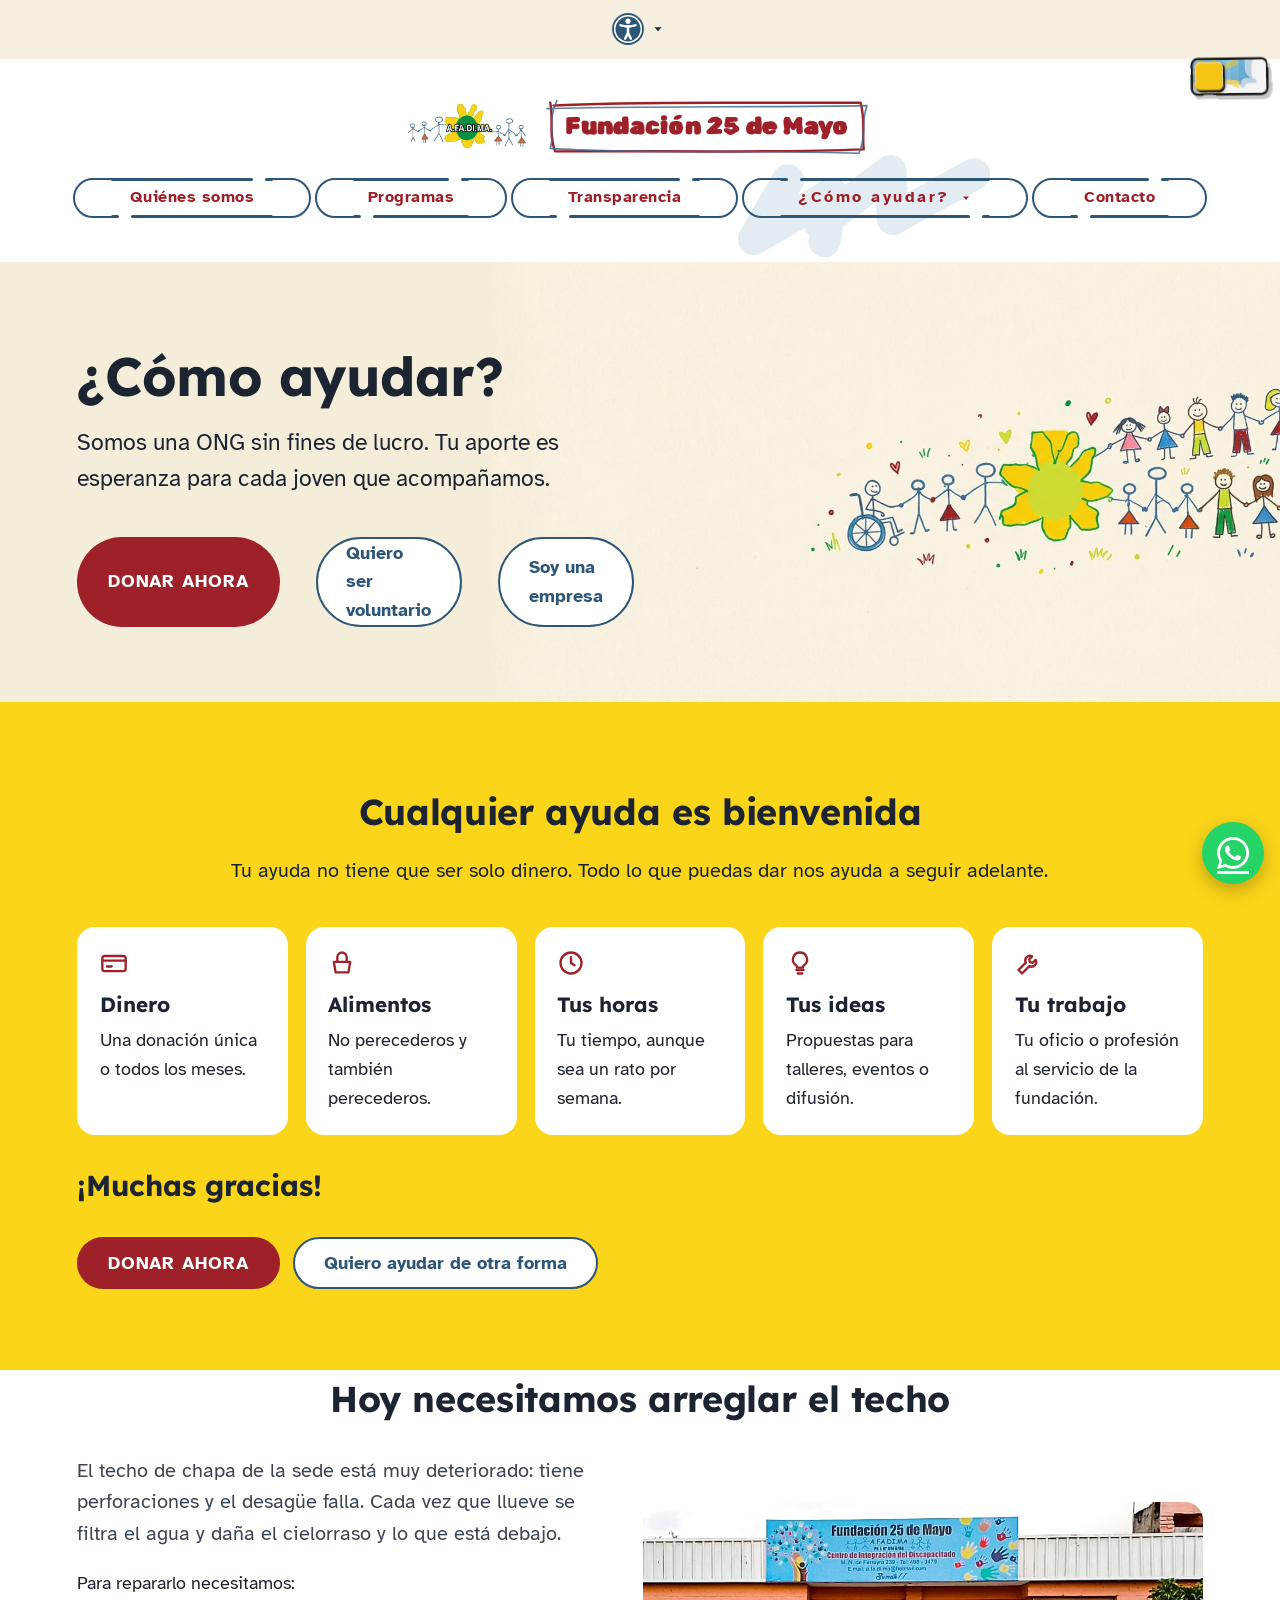
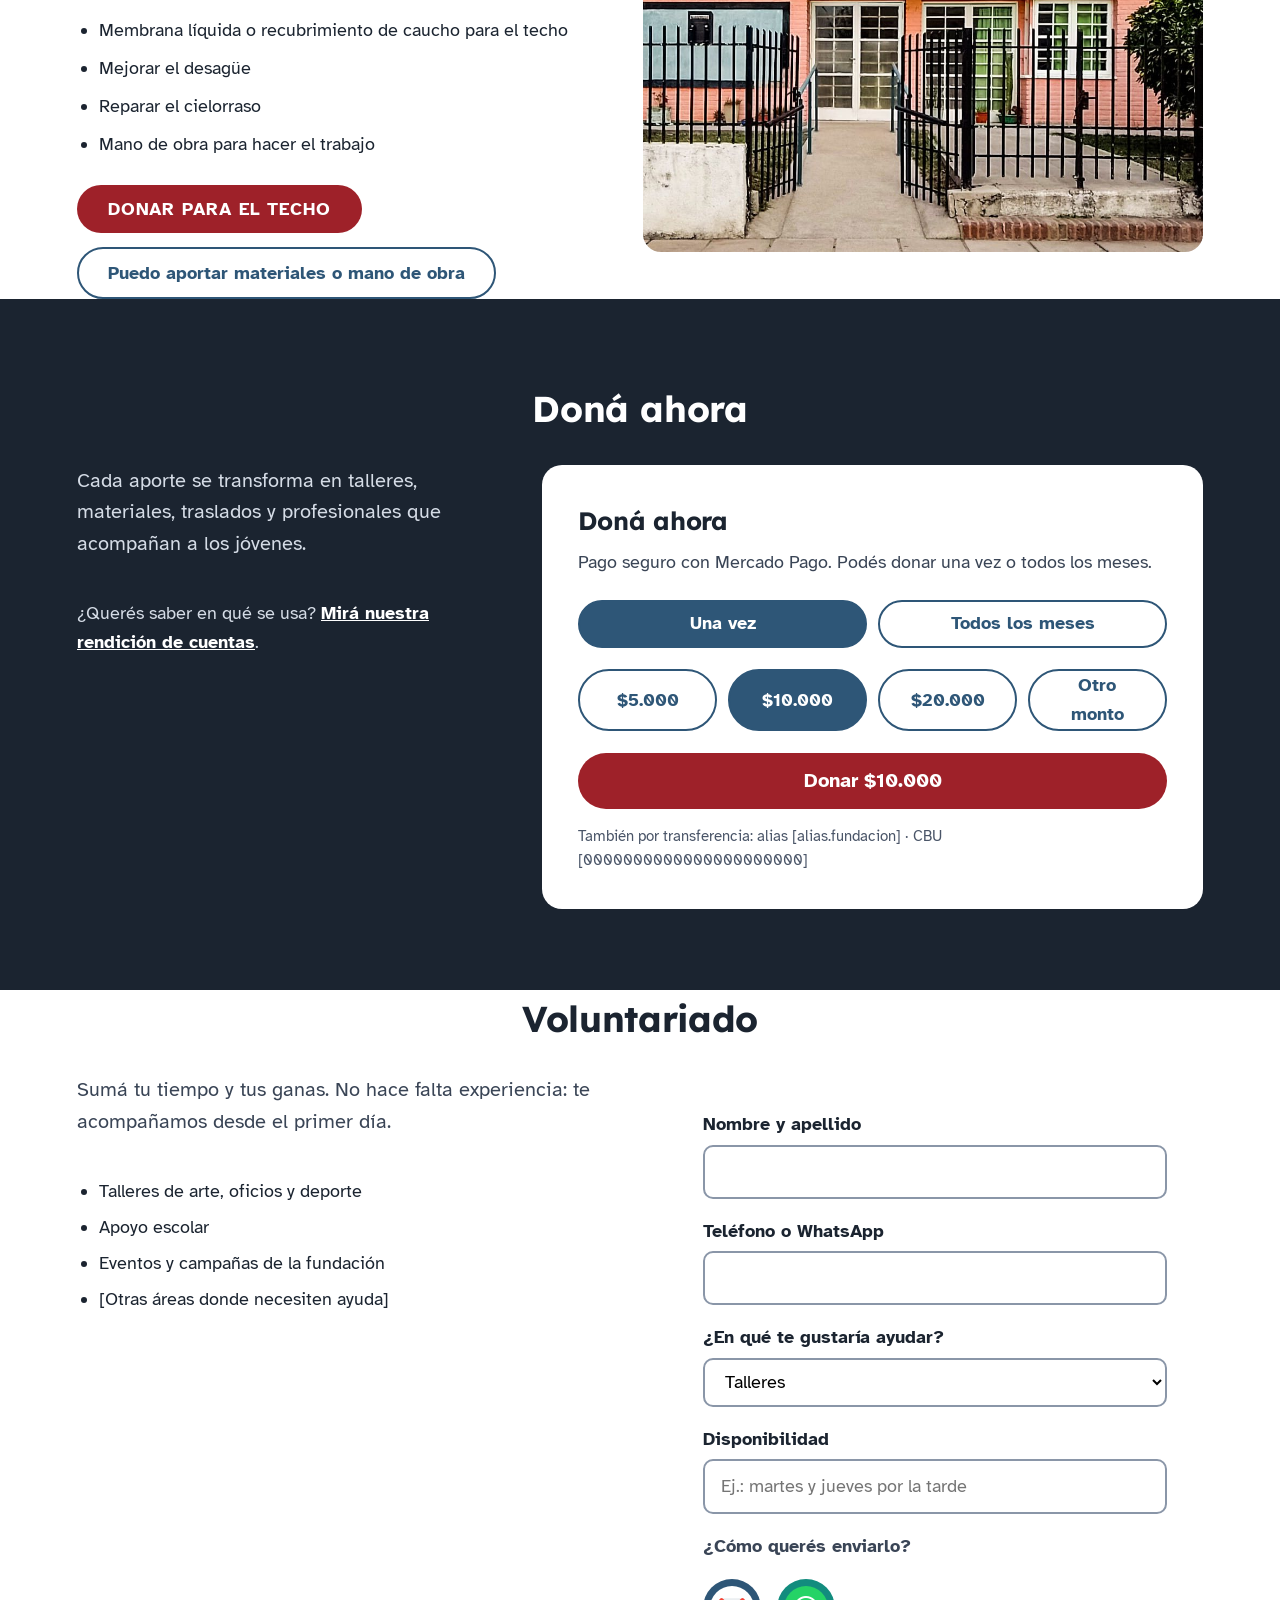
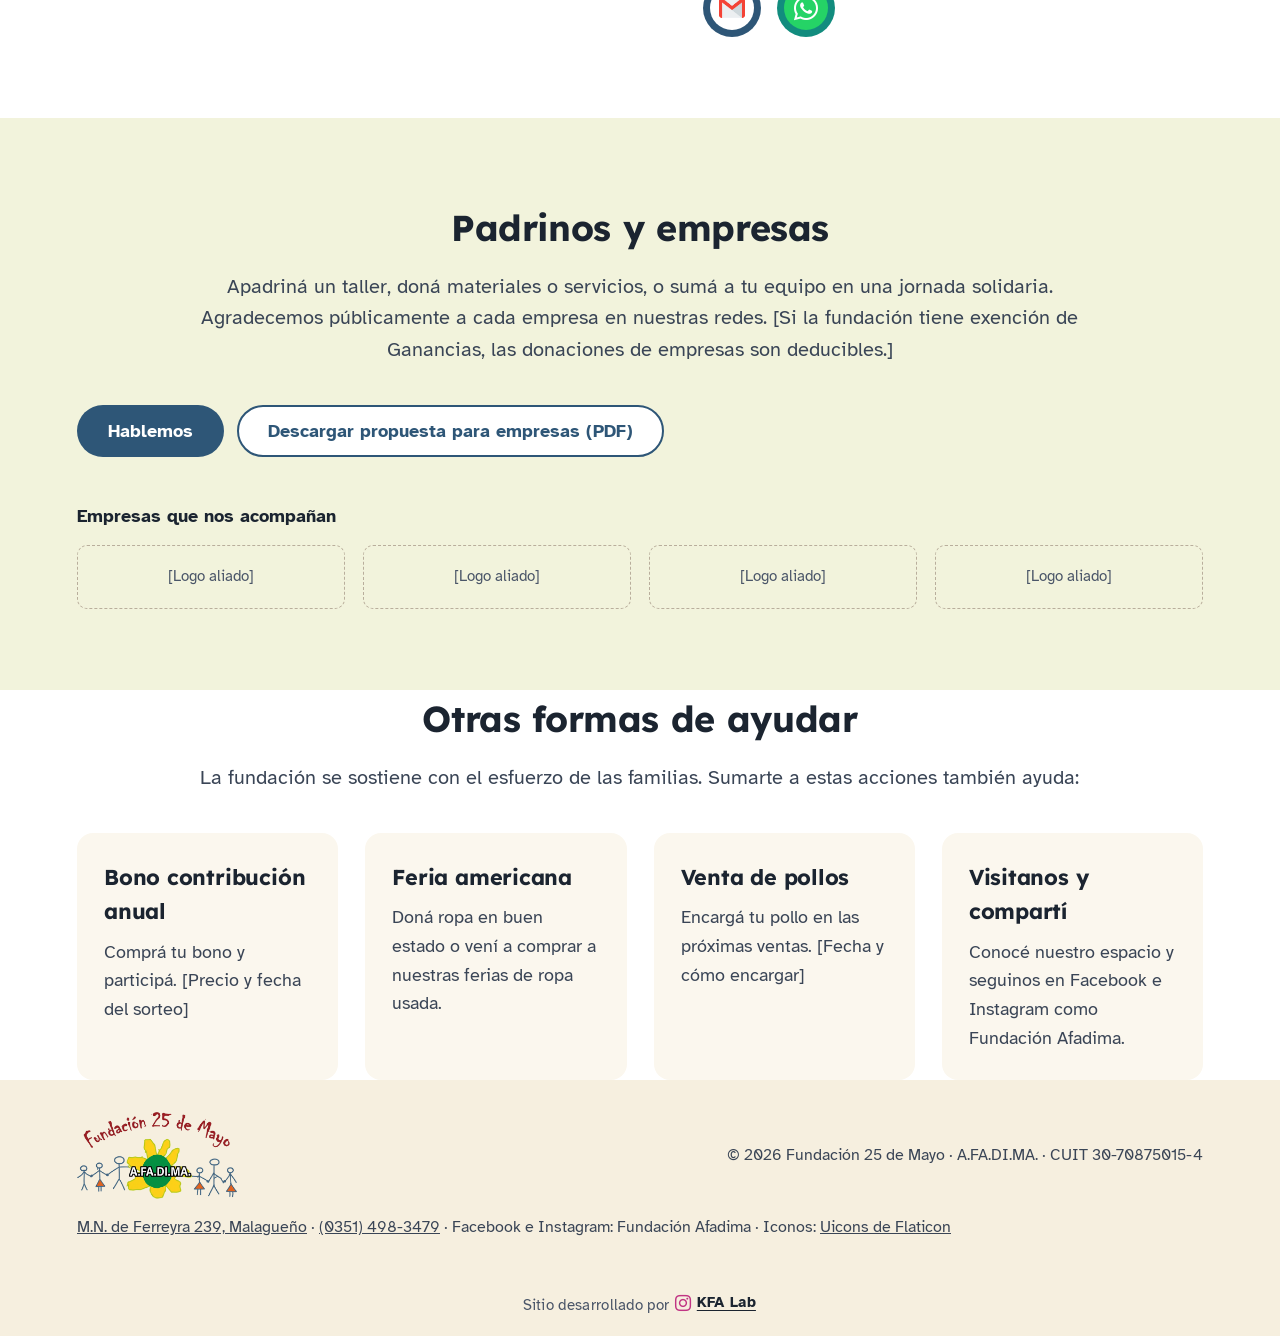
==== commit 6901b5dd: "Add files via upload" ====
--- a/sumate.html
+++ b/sumate.html
@@ -277,7 +277,7 @@
 </section>
 </main>
 
-<footer><div class="wrap"><img class="foot-logo" src="img/logo.png" alt="Logo de la Fundación 25 de Mayo, A.FA.DI.MA." width="200" height="109"><span>© 2026 Fundación 25 de Mayo · A.FA.DI.MA. · CUIT 30-70875015-4</span><span><a href="https://maps.app.goo.gl/e1VHPkn7VmK34Kgk8" target="_blank" rel="noopener">M.N. de Ferreyra 239, Malagueño</a> · <a href="tel:+543514983479">(0351) 498-3479</a> · Facebook e Instagram: Fundación Afadima · Iconos: <a href="https://www.flaticon.com/uicons" target="_blank" rel="noopener">Uicons de Flaticon</a></span></div><p class="credit">Sitio desarrollado por <b>KFA Lab</b></p></footer>
+<footer><div class="wrap"><img class="foot-logo" src="img/logo.png" alt="Logo de la Fundación 25 de Mayo, A.FA.DI.MA." width="200" height="109"><span>© 2026 Fundación 25 de Mayo · A.FA.DI.MA. · CUIT 30-70875015-4</span><span><a href="https://maps.app.goo.gl/e1VHPkn7VmK34Kgk8" target="_blank" rel="noopener">M.N. de Ferreyra 239, Malagueño</a> · <a href="tel:+543514983479">(0351) 498-3479</a> · Facebook e Instagram: Fundación Afadima · Iconos: <a href="https://www.flaticon.com/uicons" target="_blank" rel="noopener">Uicons de Flaticon</a></span></div><p class="credit">Sitio desarrollado por <a class="credit-link" href="https://www.instagram.com/kfa.lab/" target="_blank" rel="noopener" aria-label="KFA Lab en Instagram (se abre en una pestaña nueva)"><i class="fi fi-brands-instagram" aria-hidden="true"></i><b>KFA Lab</b></a></p></footer>
 
 <a class="float" href="https://wa.me/5493515901524?text=%C2%A1Hola%21%20Les%20escribo%20desde%20la%20p%C3%A1gina%20web%20de%20la%20Fundaci%C3%B3n%2025%20de%20Mayo." target="_blank" rel="noopener" aria-label="Escribir por WhatsApp"><i class="fi fi-brands-whatsapp" aria-hidden="true"></i></a>
 
--- a/styles.css
+++ b/styles.css
@@ -724,3 +724,11 @@
 }
 @media (prefers-reduced-motion:reduce){header.nav-open nav{animation:none}}
 @media (max-width:700px){header.nav-open nav{gap:25px!important;padding-top:14px!important}}
+
+/* Firma con enlace al Instagram de KFA Lab */
+.fi-brands-instagram:before{content:"\f16e";font-family:uicons-brands!important;font-style:normal;font-weight:400!important;line-height:1;display:block}
+.credit-link{display:inline-flex;align-items:center;gap:.35em;color:inherit;text-decoration:none;padding:.2em .1em;border-radius:6px}
+.credit-link .fi{font-size:1.05em;color:#C13584}
+.credit-link b{text-decoration:underline;text-underline-offset:3px;text-decoration-thickness:1px}
+.credit-link:hover b{color:#C13584}
+html.noche .credit-link .fi,html.noche .credit-link:hover b{color:#F07AB8}
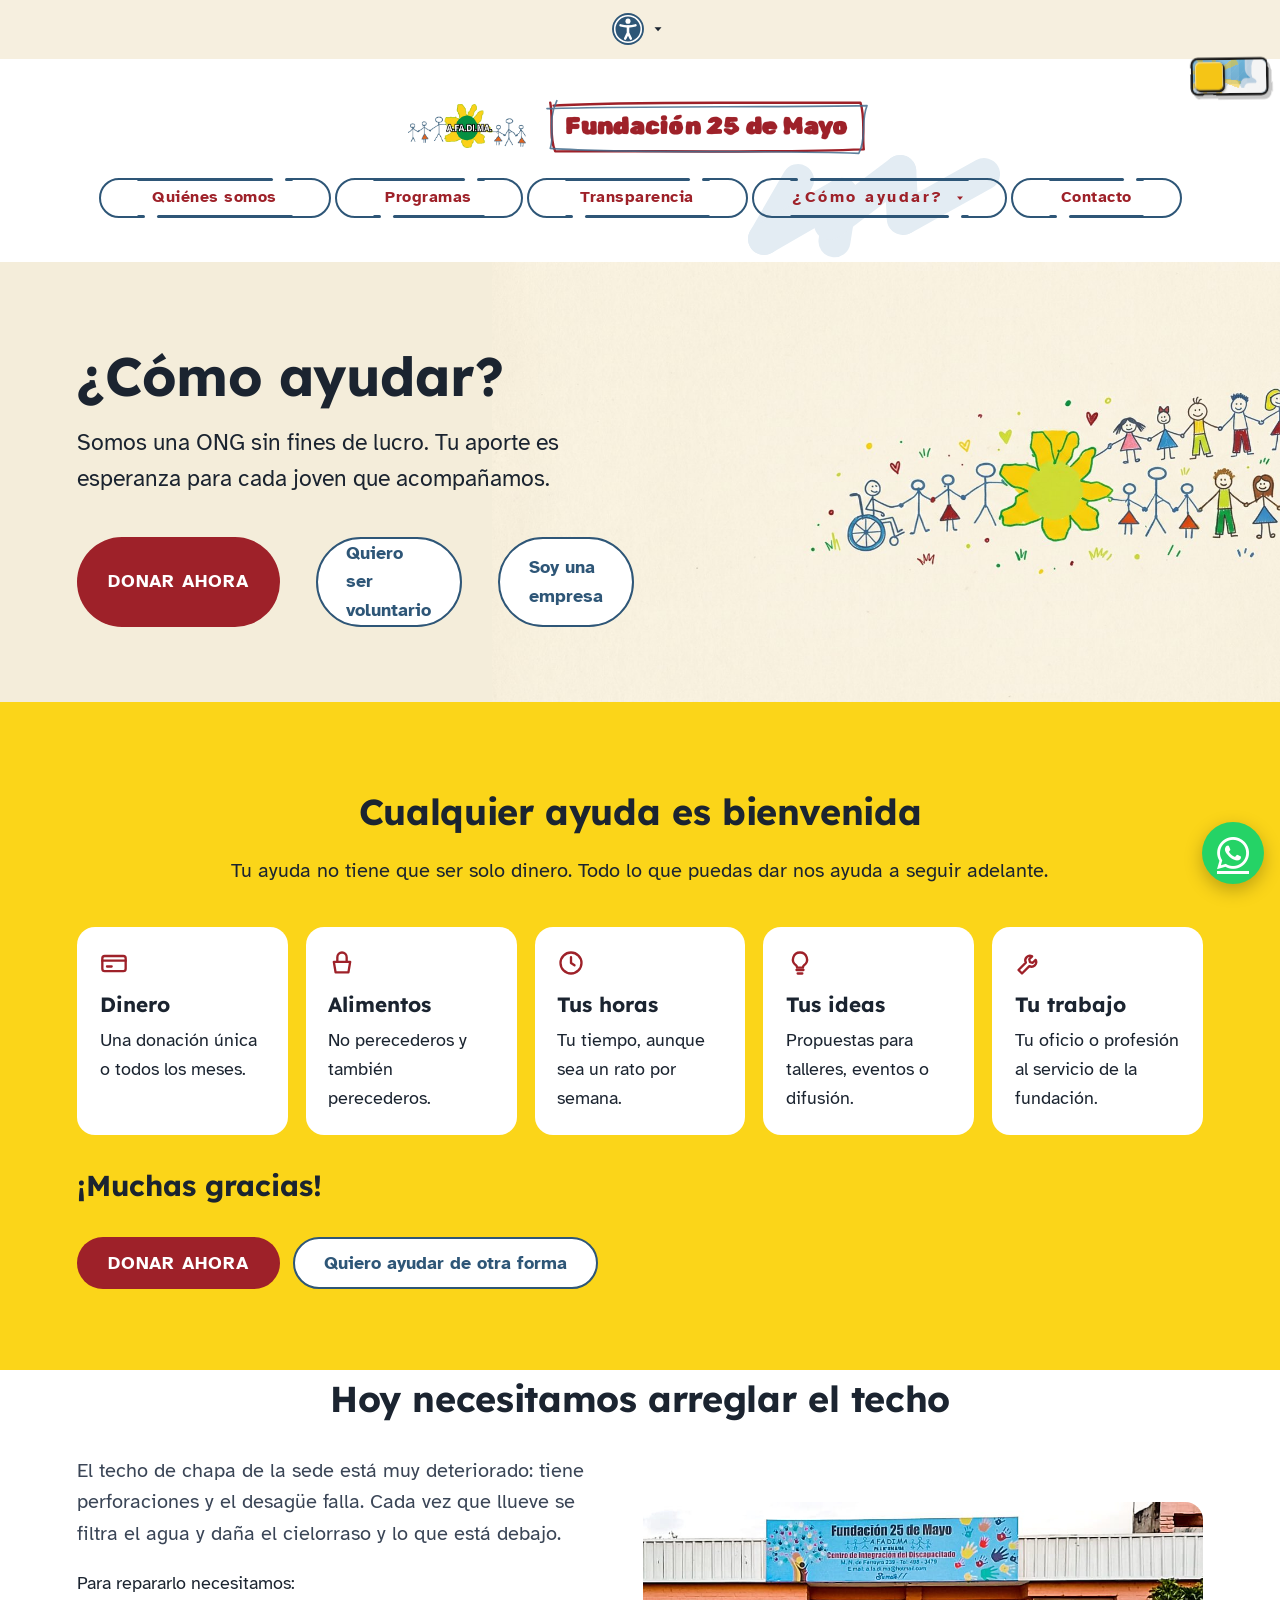
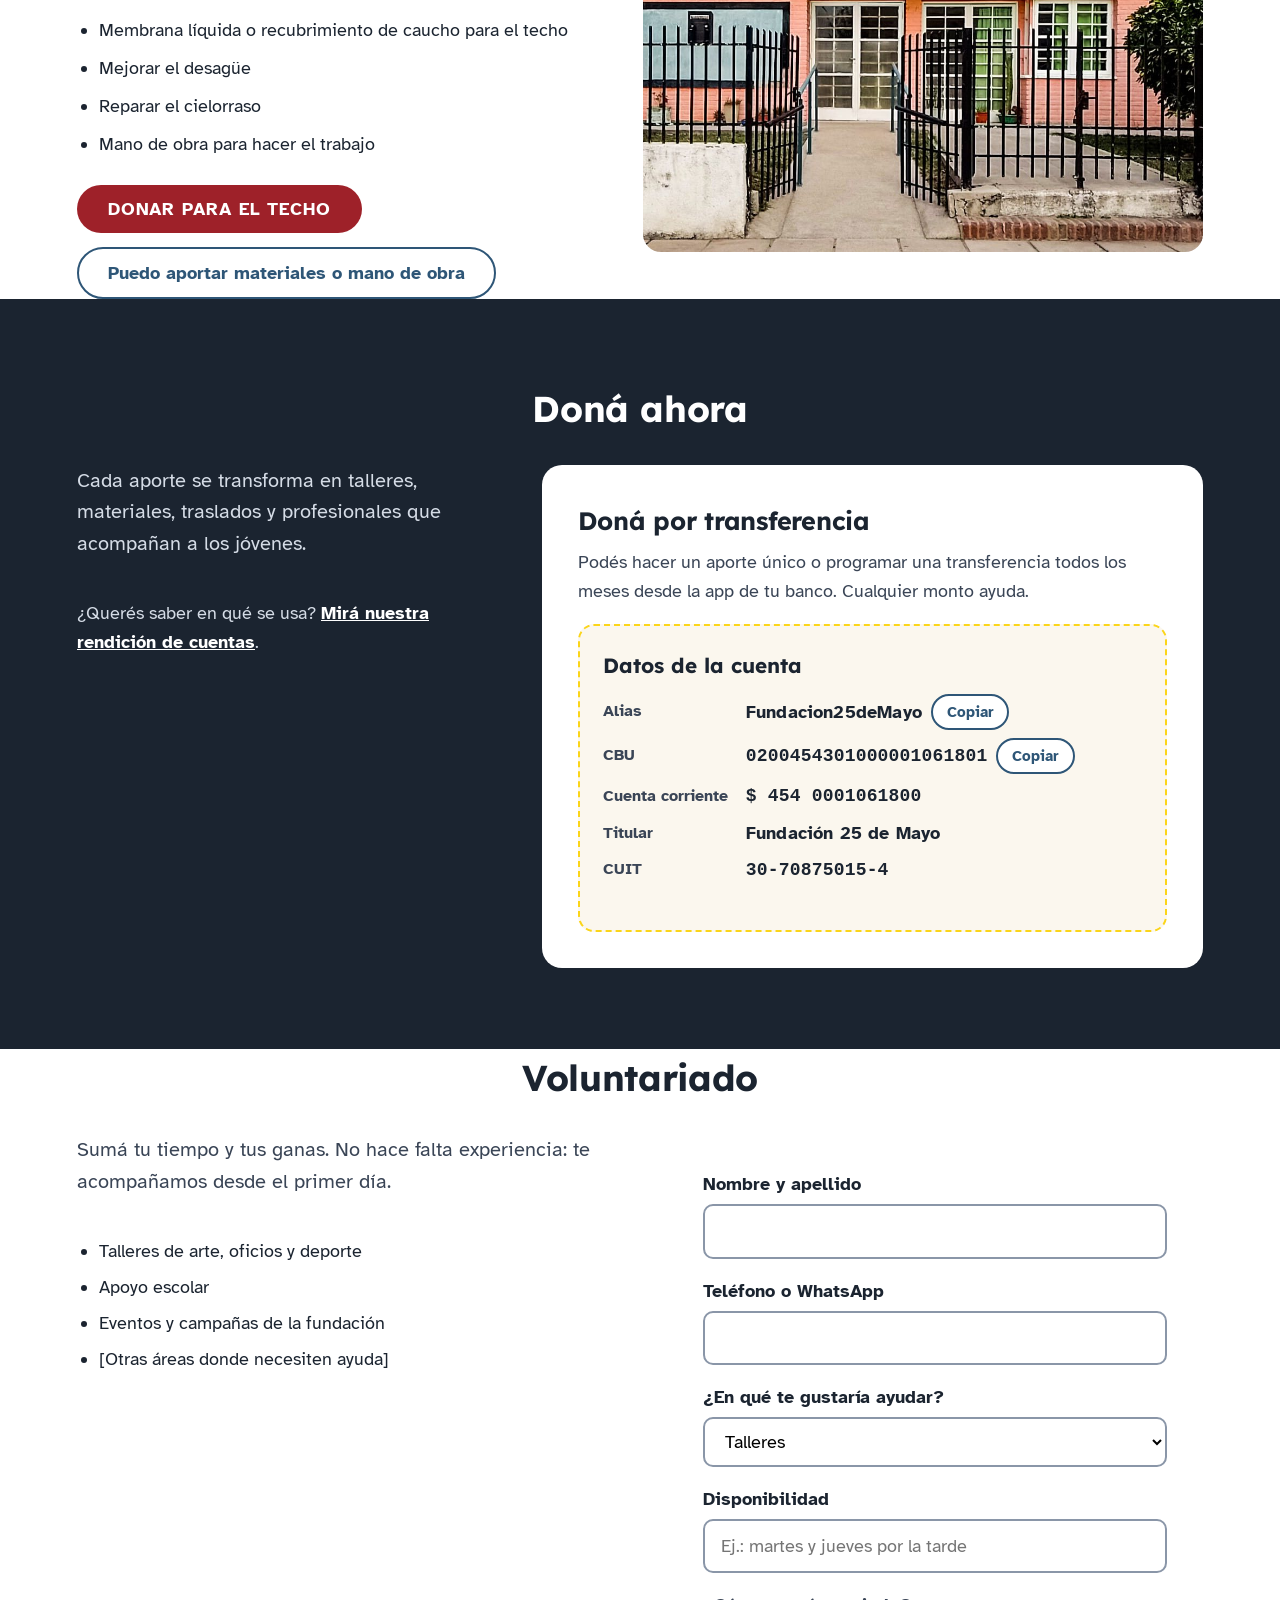
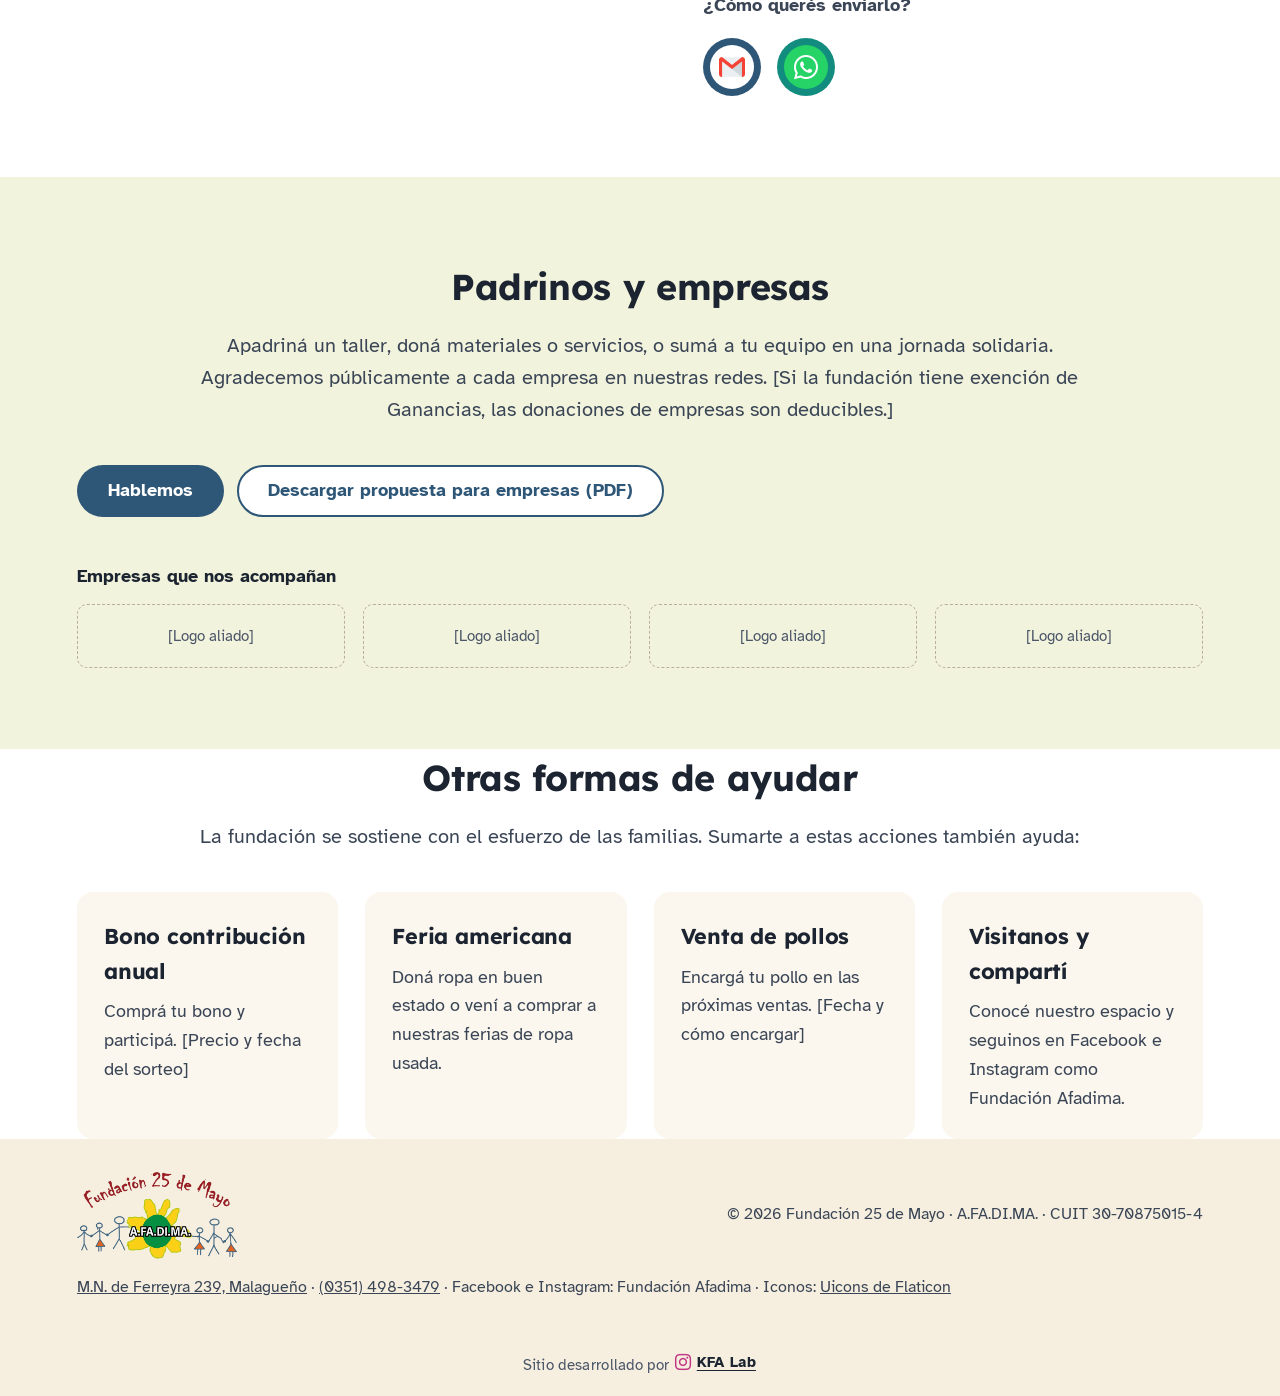
==== commit a5ee4ad1: "Add files via upload" ====
--- a/sumate.html
+++ b/sumate.html
@@ -3,8 +3,22 @@
 <head>
 <meta charset="utf-8">
 <meta name="viewport" content="width=device-width, initial-scale=1">
-<title>¿Cómo ayudar? — Fundación 25 de Mayo</title>
-<meta name="description" content="Fundación sin fines de lucro que acompaña a jóvenes con discapacidad. Doná, sumate como voluntario o inscribite.">
+<title>¿Cómo ayudar? — A.FA.DI.MA. Fundación 25 de Mayo, Malagueño</title>
+<meta name="description" content="Sumate a la Fundación 25 de Mayo (A.FA.DI.MA.) de Malagueño: doná, colaborá como voluntario o inscribite a los talleres para jóvenes y adultos con discapacidad.">
+<link rel="canonical" href="https://fundacion-25-de-mayo.vercel.app/sumate.html">
+<meta name="robots" content="index, follow">
+<meta name="theme-color" content="#FBD519">
+<link rel="icon" type="image/png" href="img/logo-mark.png">
+<meta property="og:type" content="website">
+<meta property="og:locale" content="es_AR">
+<meta property="og:site_name" content="Fundación 25 de Mayo — A.FA.DI.MA.">
+<meta property="og:title" content="¿Cómo ayudar? — A.FA.DI.MA. Fundación 25 de Mayo, Malagueño">
+<meta property="og:description" content="Sumate a la Fundación 25 de Mayo (A.FA.DI.MA.) de Malagueño: doná, colaborá como voluntario o inscribite a los talleres para jóvenes y adultos con discapacidad.">
+<meta property="og:url" content="https://fundacion-25-de-mayo.vercel.app/sumate.html">
+<meta property="og:image" content="https://fundacion-25-de-mayo.vercel.app/img/sumate.jpg">
+<meta property="og:image:width" content="1375">
+<meta property="og:image:height" content="768">
+<meta name="twitter:card" content="summary_large_image">
 <link rel="preconnect" href="https://fonts.googleapis.com">
 <link href="https://fonts.googleapis.com/css2?family=Atkinson+Hyperlegible:wght@400;700&family=Lexend:wght@500;700&family=Rubik+Spray+Paint&display=swap" rel="stylesheet">
 <link rel="stylesheet" href="styles.css">
@@ -124,7 +138,7 @@
           </div>
           <div class="mm-col">
             <h3><svg aria-hidden="true" width="22" height="22" viewBox="0 0 24 24" fill="none" stroke="currentColor" stroke-width="2" stroke-linecap="round" stroke-linejoin="round"><rect x="2" y="6" width="20" height="13" rx="2"/><path d="M2 10h20M6 15h4"/></svg>Doná una vez</h3>
-            <p>Un aporte puntual por Mercado Pago o transferencia.</p>
+            <p>Un aporte puntual por transferencia bancaria.</p>
             <div class="mm-row"><a class="mm-link" href="#donar">Quiero donar</a></div>
           </div>
           <div class="mm-col">
@@ -207,20 +221,19 @@
     <p style="color:#D5DCE6">¿Querés saber en qué se usa? <a href="index.html#transparencia" style="color:#fff;font-weight:700">Mirá nuestra rendición de cuentas</a>.</p>
   </div>
   <div class="donate">
-      <h3 style="margin:0 0 .3em;font-size:1.4rem">Doná ahora</h3>
-      <p style="margin:0 0 1.25em;color:var(--soft)">Pago seguro con Mercado Pago. Podés donar una vez o todos los meses.</p>
-      <div class="pills" role="group" aria-label="Frecuencia" id="freq">
-        <button class="pill" aria-pressed="true" data-v="">Una vez</button>
-        <button class="pill" aria-pressed="false" data-v=" por mes">Todos los meses</button>
-      </div>
-      <div class="pills" role="group" aria-label="Monto" id="amt">
-        <button class="pill" aria-pressed="false" data-v="$5.000">$5.000</button>
-        <button class="pill" aria-pressed="true" data-v="$10.000">$10.000</button>
-        <button class="pill" aria-pressed="false" data-v="$20.000">$20.000</button>
-        <button class="pill" aria-pressed="false" data-v="">Otro monto</button>
-      </div>
-      <a class="btn btn-o" id="donar-btn" href="#" aria-live="polite" style="display:flex;min-height:56px;font-size:1.1rem">Donar $10.000</a>
-      <p style="margin:1em 0 0;font-size:.85rem;color:var(--mute)">También por transferencia: alias [alias.fundacion] · CBU [0000000000000000000000]</p>
+      <h3 style="margin:0 0 .3em;font-size:1.4rem">Doná por transferencia</h3>
+      <p style="margin:0 0 .5em;color:var(--soft)">Podés hacer un aporte único o programar una transferencia todos los meses desde la app de tu banco. Cualquier monto ayuda.</p>
+      <div class="transfer" id="transferencia" aria-labelledby="tr-h" style="margin-top:1em">
+        <h4 id="tr-h">Datos de la cuenta</h4>
+        <dl>
+          <dt>Alias</dt><dd><span class="tr-val">Fundacion25deMayo</span><button type="button" class="tr-copy" data-copy="Fundacion25deMayo" aria-label="Copiar alias">Copiar</button></dd>
+          <dt>CBU</dt><dd><span class="tr-val tr-num">0200454301000001061801</span><button type="button" class="tr-copy" data-copy="0200454301000001061801" aria-label="Copiar CBU">Copiar</button></dd>
+          <dt>Cuenta corriente</dt><dd><span class="tr-val tr-num">$ 454 0001061800</span></dd>
+          <dt>Titular</dt><dd><span class="tr-val">Fundación 25 de Mayo</span></dd>
+          <dt>CUIT</dt><dd><span class="tr-val tr-num">30-70875015-4</span></dd>
+        </dl>
+        <p class="tr-note" role="status" aria-live="polite"></p>
+      </div>
     </div>
   </div>
 </div></section>
@@ -282,5 +295,6 @@
 <a class="float" href="https://wa.me/5493515901524?text=%C2%A1Hola%21%20Les%20escribo%20desde%20la%20p%C3%A1gina%20web%20de%20la%20Fundaci%C3%B3n%2025%20de%20Mayo." target="_blank" rel="noopener" aria-label="Escribir por WhatsApp"><i class="fi fi-brands-whatsapp" aria-hidden="true"></i></a>
 
 <script src="app.js"></script>
+<script>document.querySelectorAll('.tr-copy').forEach(function(b){b.addEventListener('click',function(){var v=b.dataset.copy,n=document.querySelector('.tr-note');function ok(){b.textContent='¡Copiado!';if(n)n.textContent=b.getAttribute('aria-label').replace('Copiar','Copiaste el')+': '+v;setTimeout(function(){b.textContent='Copiar'},2000)}if(navigator.clipboard){navigator.clipboard.writeText(v).then(ok,function(){})}else{var t=document.createElement('textarea');t.value=v;document.body.appendChild(t);t.select();try{document.execCommand('copy');ok()}catch(e){}t.remove()}})})</script>
 </body>
 </html>
--- a/styles.css
+++ b/styles.css
@@ -732,3 +732,20 @@
 .credit-link b{text-decoration:underline;text-underline-offset:3px;text-decoration-thickness:1px}
 .credit-link:hover b{color:#C13584}
 html.noche .credit-link .fi,html.noche .credit-link:hover b{color:#F07AB8}
+
+/* Transferencia bancaria */
+.transfer{margin-top:1.5em;padding:1.25em 1.25em 1em;border:2px dashed var(--yellow);border-radius:16px;background:var(--card)}
+.transfer h4{margin:0 0 .6em;font-family:'Lexend',sans-serif;font-size:1.15rem}
+.transfer dl{display:grid;grid-template-columns:auto 1fr;gap:.45em 1em;margin:0;align-items:center}
+.transfer dt{font-weight:700;color:var(--soft);font-size:.9rem}
+.transfer dd{margin:0;display:flex;flex-wrap:wrap;gap:.5em;align-items:center}
+.tr-val{font-size:1rem;font-weight:700;letter-spacing:.01em}
+.tr-num{font-family:ui-monospace,Menlo,Consolas,monospace;font-variant-numeric:tabular-nums;white-space:nowrap}
+.tr-copy{border:2px solid var(--blue);background:#fff;color:var(--blue);border-radius:999px;padding:.2em .9em;font:inherit;font-size:.85rem;font-weight:700;cursor:pointer;min-height:36px}
+.tr-copy:hover{background:var(--blue);color:#fff}
+.tr-note{margin:.6em 0 0;font-size:.85rem;color:var(--green);min-height:1.2em}
+html.noche .transfer{background:transparent}
+html.noche .tr-copy{background:transparent;color:inherit;border-color:currentColor}
+body.hc .transfer{background:#000!important;color:#fff!important;border-color:#fff!important}
+@media (max-width:480px){.transfer{padding:1em .9em .8em}.transfer dl{grid-template-columns:1fr;gap:.15em}.transfer dt{margin-top:.6em}.tr-num{font-size:clamp(.74rem,3.7vw,.95rem);letter-spacing:-.02em}}
+@media (max-width:340px){.tr-num{white-space:normal;word-break:break-all}}
